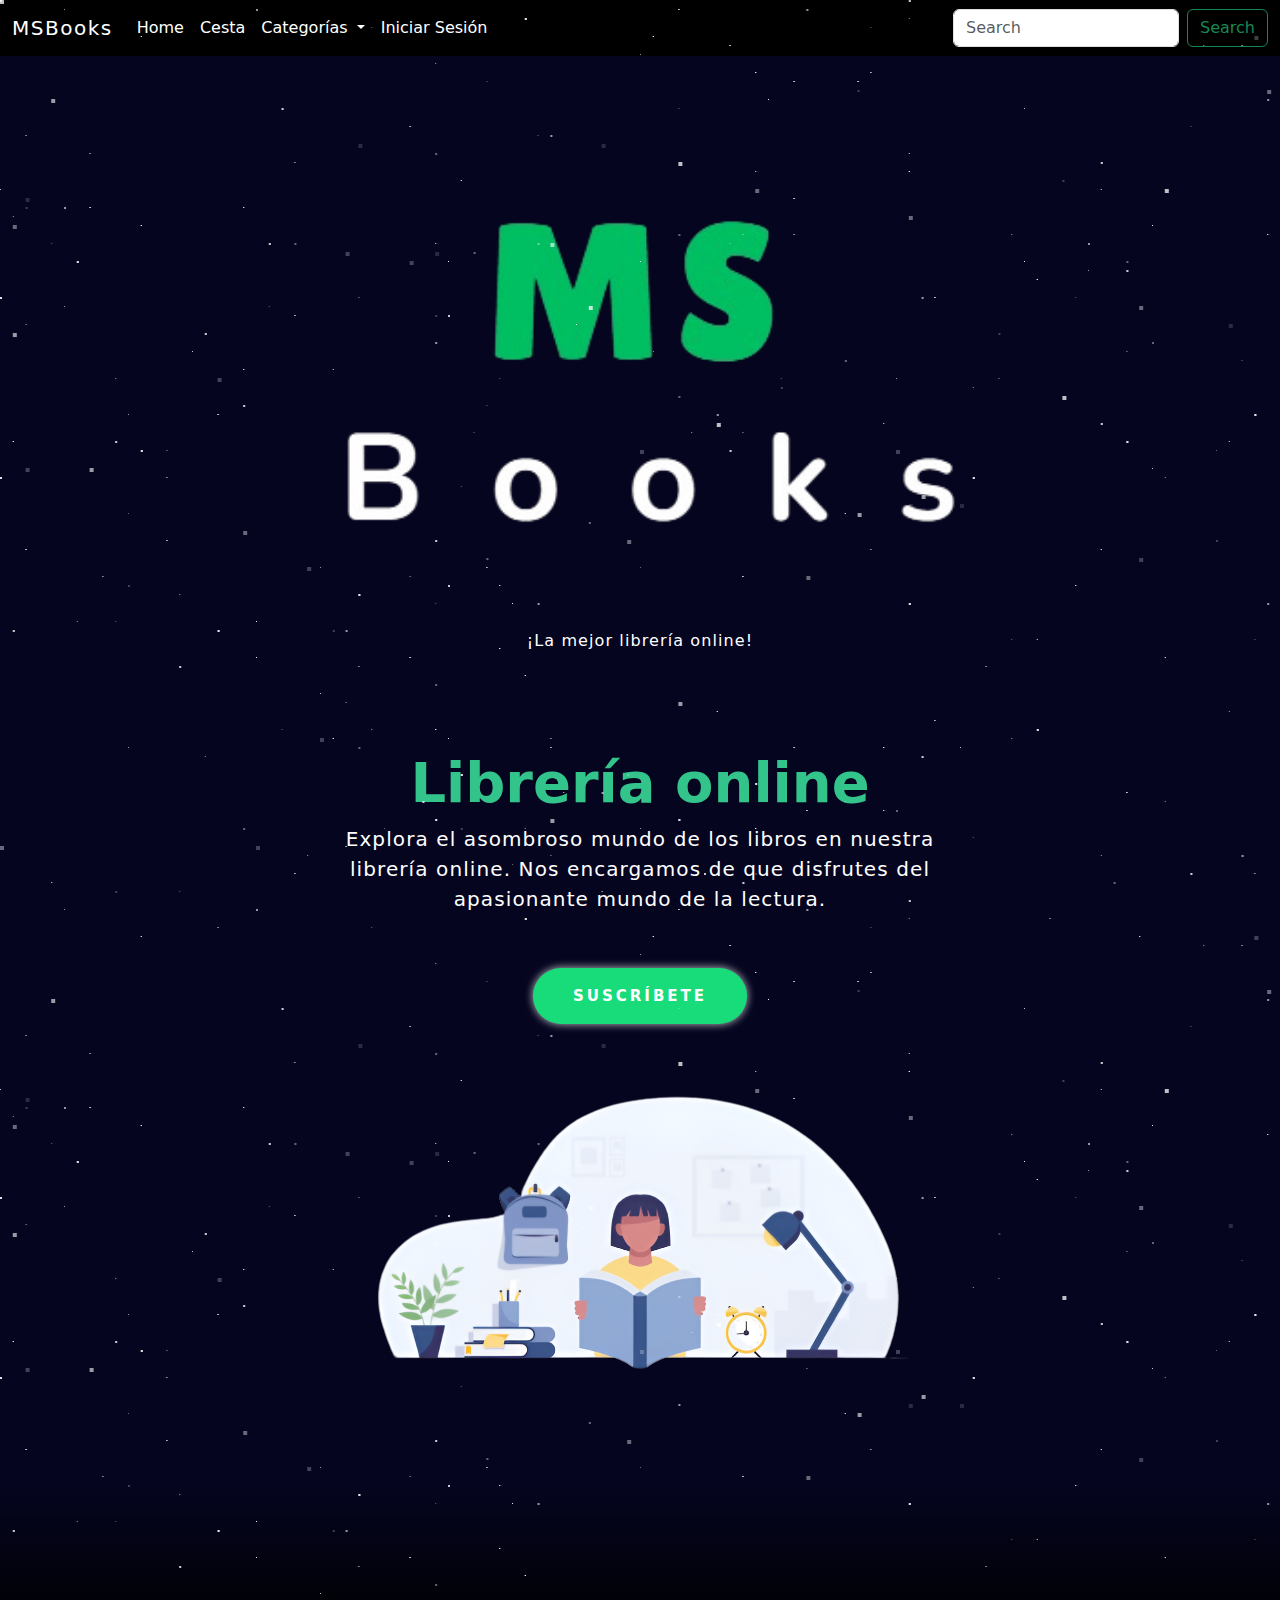
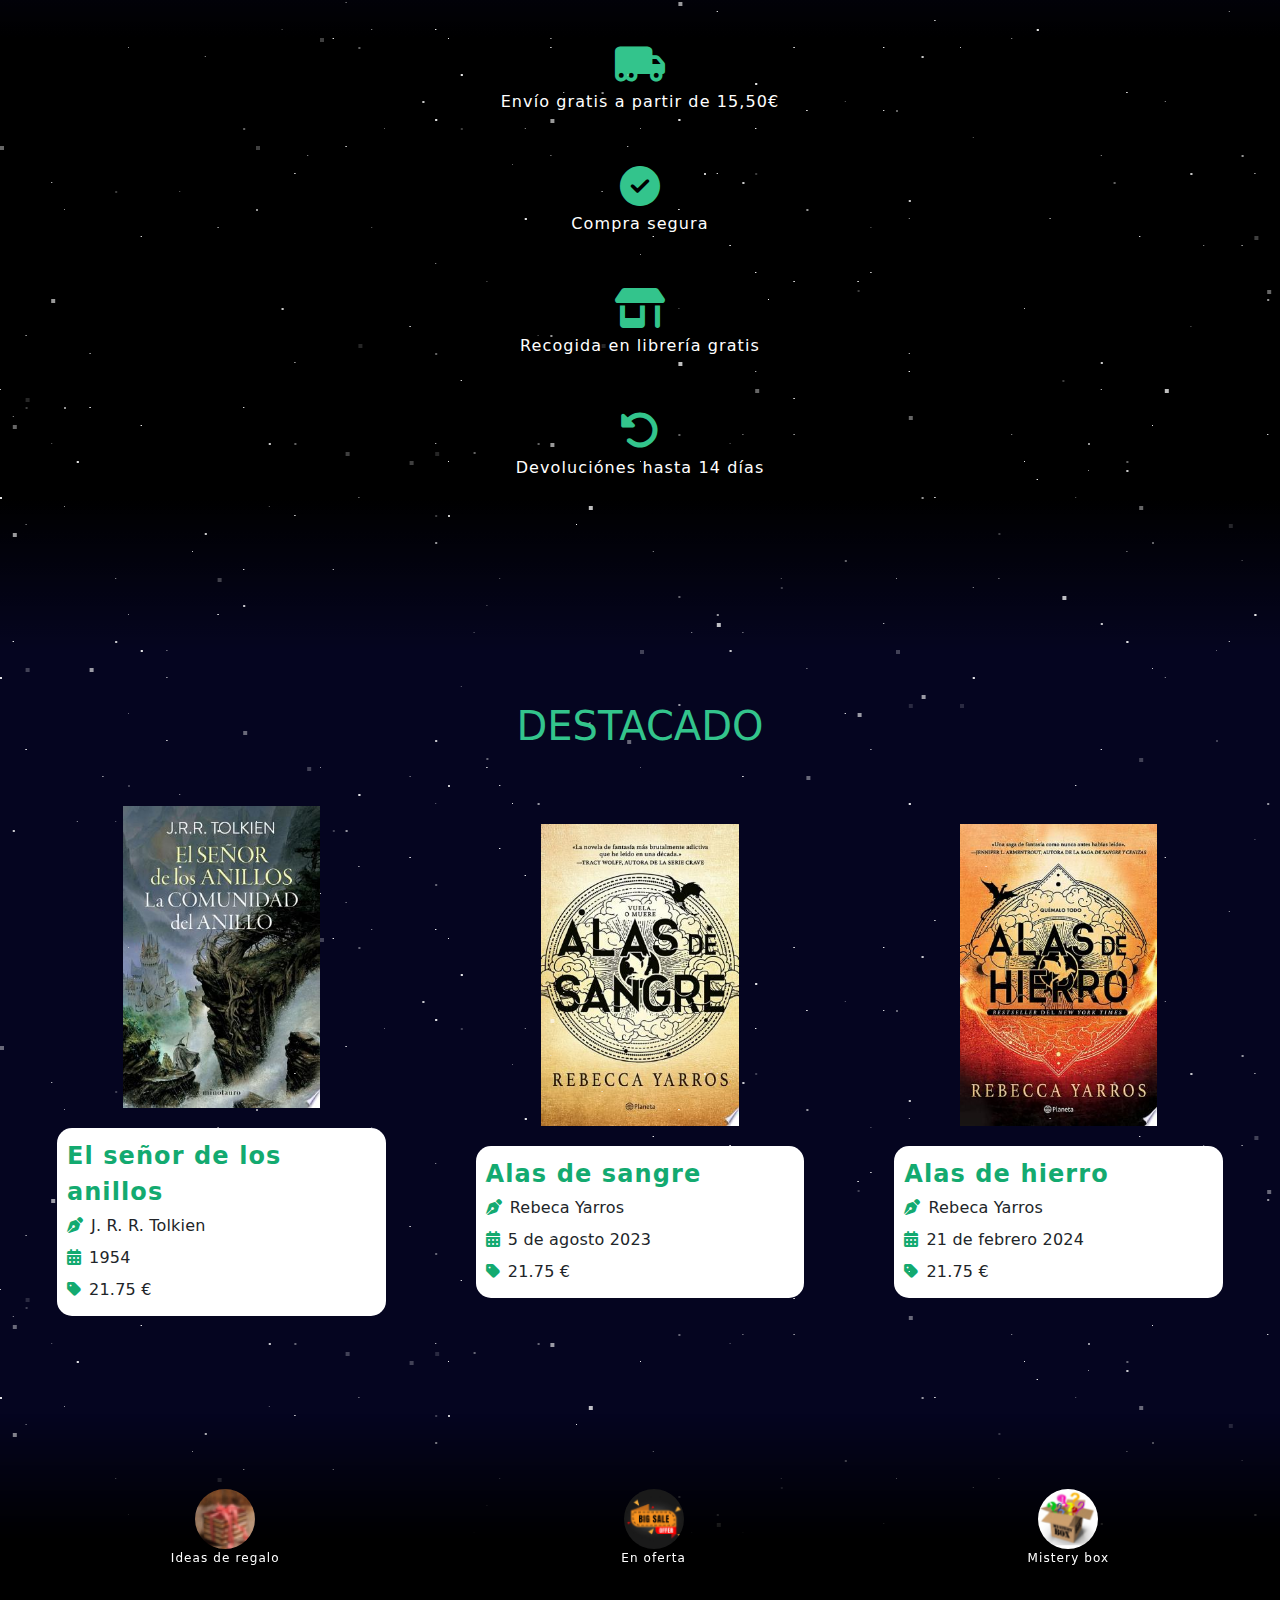
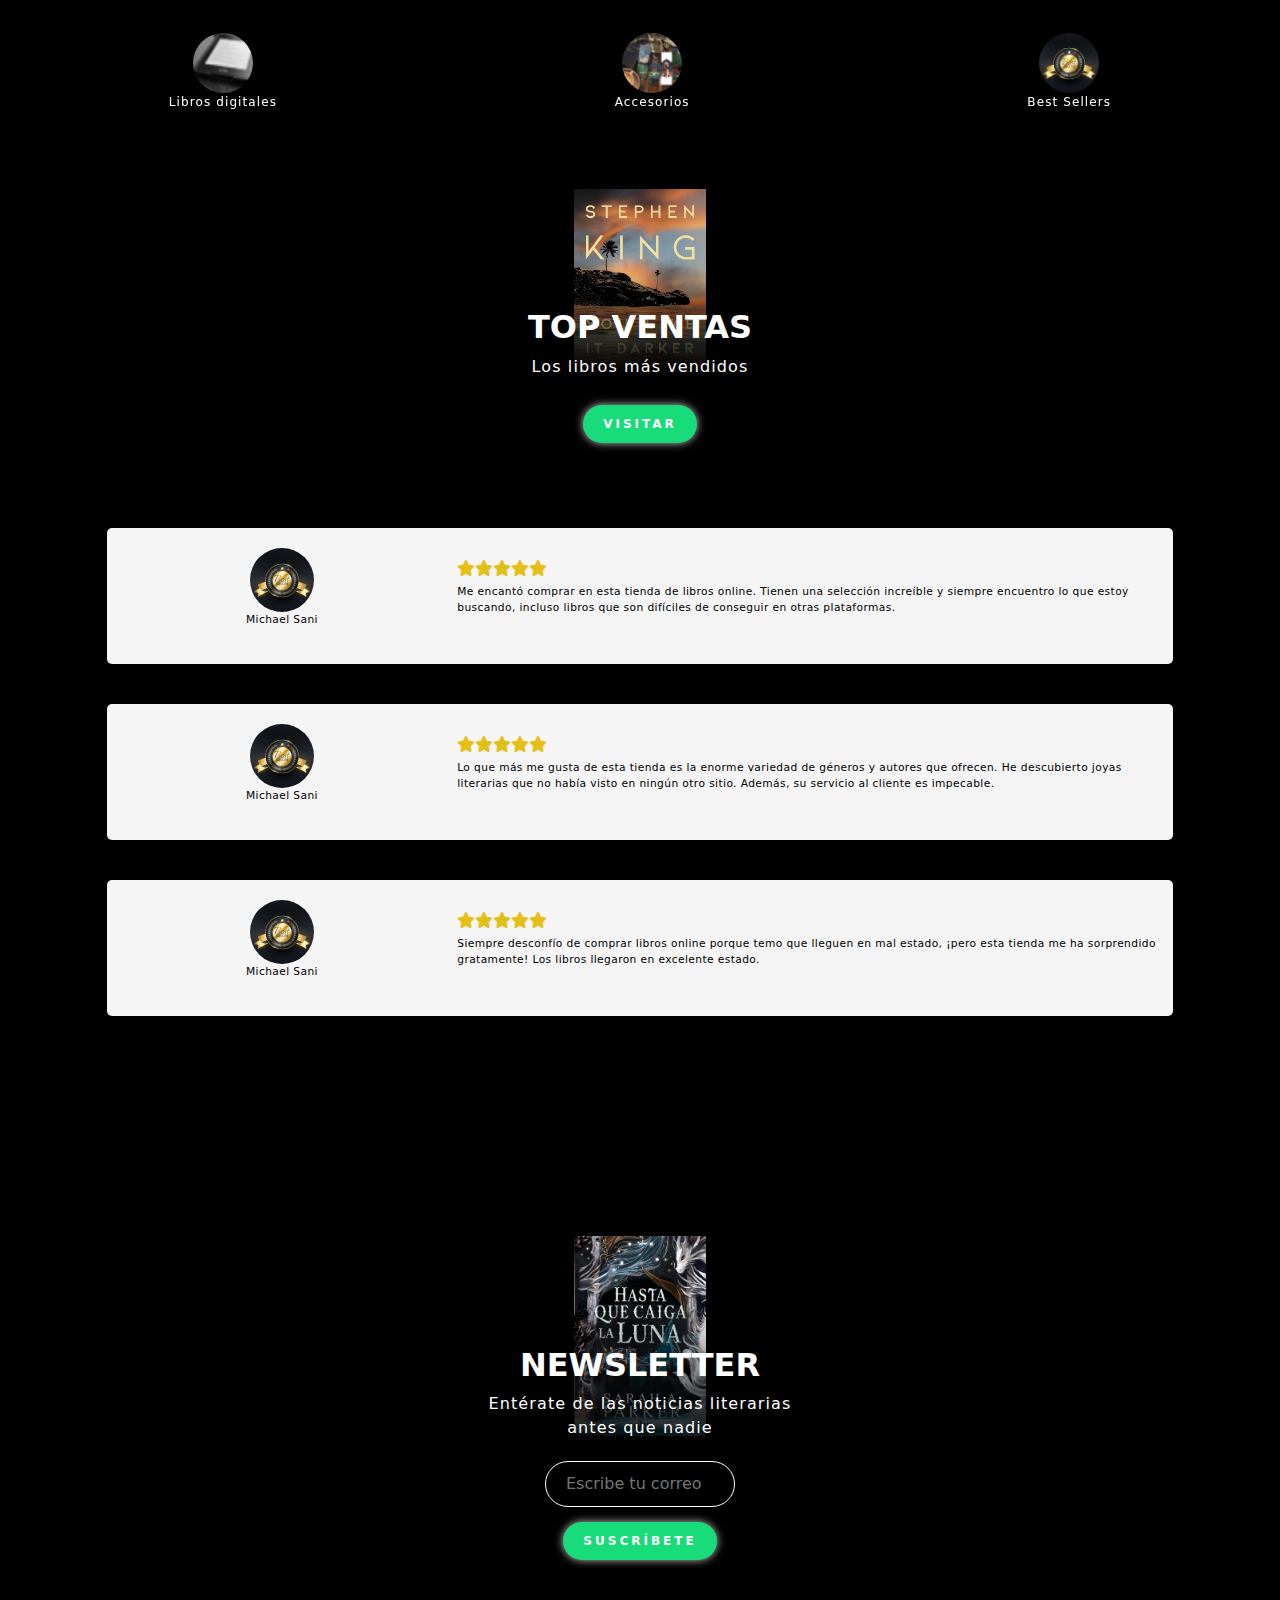
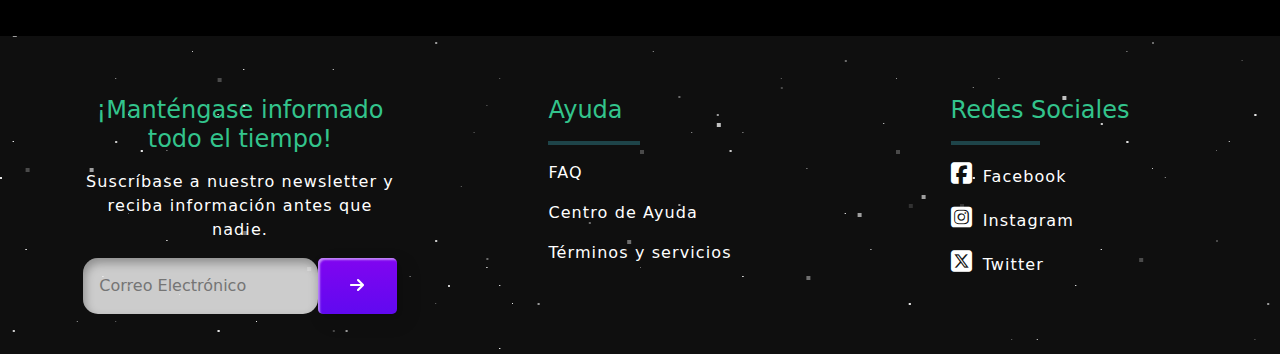
==== DI_TEMA1_Actividad1/index.html @ c16c19bc "V.1.9" ====
<!doctype html>
<html lang="en">
  <head>
    <meta charset="utf-8">
    <meta name="viewport" content="width=device-width, initial-scale=1">
    <title>Bootstrap demo</title>
    <link href="https://cdn.jsdelivr.net/npm/bootstrap@5.3.3/dist/css/bootstrap.min.css" rel="stylesheet" integrity="sha384-QWTKZyjpPEjISv5WaRU9OFeRpok6YctnYmDr5pNlyT2bRjXh0JMhjY6hW+ALEwIH" crossorigin="anonymous">
    <link rel="stylesheet" href="styles.css">
    <link rel="stylesheet" href="https://cdnjs.cloudflare.com/ajax/libs/font-awesome/6.6.0/css/all.min.css">
  </head>
  <body>
    <header>
      <nav class="navbar navbar-expand-lg position-fixed col-12">
        <div class="container-fluid">
          <a class="navbar-brand" href="#">MSBooks</a>
          <button class="navbar-toggler" type="button" data-bs-toggle="collapse" data-bs-target="#navbarSupportedContent" aria-controls="navbarSupportedContent" aria-expanded="false" aria-label="Toggle navigation">
            <span class="navbar-toggler-icon"></span>
          </button>
          <div class="collapse navbar-collapse" id="navbarSupportedContent">
            <ul class="navbar-nav me-auto mb-2 mb-lg-0">
              <li class="nav-item">
                <a class="nav-link active" aria-current="page" href="index.html">Home</a>
              </li>
              <li class="nav-item">
                <a class="nav-link" href="cesta.html">Cesta</a>
              </li>
              <li class="nav-item dropdown">
                <a class="nav-link dropdown-toggle" href="#" role="button" data-bs-toggle="dropdown" aria-expanded="false">
                  Categorías
                </a>
                <ul class="dropdown-menu">
                  <li><a class="dropdown-item" href="#">Ficción</a></li>
                  <li><a class="dropdown-item" href="#">Fantasía</a></li>
                </ul>
              </li>
              <li class="nav-item">
                <a class="nav-link" href="login.html">Iniciar Sesión</a>
              </li>
            </ul>
            <form class="d-flex" role="search">
              <input class="form-control me-2" type="search" placeholder="Search" aria-label="Search">
              <button class="btn btn-outline-success" type="submit">Search</button>
            </form>
          </div>
        </div>
      </nav>
    </header>
    <main>
      <div class="space-1"></div>
      <div class="space-2"></div>
      <div class="space-3"></div>
      <div id="banner" class="col-12 pt-5 justify-content-center d-flex flex-column">
        <img src="MS-BOOKS-LOGO.png" alt="MSBOOKS-LOGO" class="col-8 m-auto">
        <p class="m-auto">¡La mejor librería online!</p>
      </div>
      <div class="hero px-4 pt-5 my-5 text-center">
        <h1 class="hero-title hero-title2 display-4 fw-bold text-body-emphasis">Librería online</h1>
        <div class="col-lg-6 mx-auto hero-text2">
          <p class="lead mb-4">Explora el asombroso mundo de los libros en nuestra librería online. Nos encargamos de que disfrutes del apasionante mundo de la lectura.</p>
          <div class="d-grid gap-2 d-sm-flex justify-content-sm-center">
            <a href="index.html">
                <button id="btn-hero">
                    Suscríbete
                </button>
            </a>
          </div>
        </div>
        <div class="col-12 m-auto" style="max-width: 1000px;">
          <div class="container">
            <img src="hero2-img2.png" class="mb-4 col-md-8 col-12" alt="Imagen-hero-2">
          </div>
        </div>
      </div>
      <div id="caracteristicas">
        <div class="caract py-3">
          <div class="caract-icon text-center py-1">
            <i class="fa-solid fa-truck-moving"></i>
          </div>
          <p>Envío gratis a partir de 15,50€</p>
        </div>
        <div class="caract py-3">
          <div class="caract-icon text-center py-1">
            <i class="fa-solid fa-circle-check"></i>
          </div>
          <p>Compra segura</p>
        </div>
        <div class="caract py-3">
          <div class="caract-icon text-center py-1">
            <i class="fa-solid fa-shop"></i>
          </div>
          <p>Recogida en librería gratis</p>
        </div>
        <div class="caract py-3">
          <div class="caract-icon text-center py-1">
            <i class="fa-solid fa-rotate-left"></i>
          </div>
          <p>Devoluciónes hasta 14 días</p>
        </div>
        
      </div>
      <div id="destacado" class="container-fluid d-flex col-12 flex-column align-items-center w-100 justify-content-evenly">
        <h1 class="col-12 text-center">DESTACADO</h1>
        <div id="items" class="row w-100 justify-content-evenly">
          <div class="item col-md-4 col-sm-6 col-10 m-auto py-5 d-flex flex-column align-items-center">
            <div class="item-img col-6">
              <img src="el-señor-de-los-anillos.jfif" alt="" class="col-12">
            </div>
            <div class="item-info col-10">
              <div class="item-details">
                <p class="text-title">El señor de los anillos</p>
                <p class="text-body align-content-center">
                  <span><i class="fa-solid fa-pen-nib pe-2"></i></span><span>J. R. R. Tolkien</span>
                  <br>
                  <span><i class="fa-solid fa-calendar-days pe-2"></i>1954</span>
                  <br>
                  <span><i class="fa-solid fa-tag pe-2"></i>21.75 €</span>
                </p>
              </div>
              <button class="item-button" data-toggle="modal" data-target="#cartModal"><i class="fa-solid fa-cart-shopping pe-3" ></i>Añadir</button>
            </div>
          </div>
          <div class="item col-md-4 col-sm-6 col-10 m-auto py-5 d-flex flex-column align-items-center">
            <div class="item-img col-6">
              <img src="alas-de-sangre.jfif" alt="" class="col-12">
            </div>
            <div class="item-info col-10">
              <div class="item-details">
                <p class="text-title">Alas de sangre</p>
                <p class="text-body align-content-center">
                  <span><i class="fa-solid fa-pen-nib pe-2"></i></span><span>Rebeca Yarros</span>
                  <br>
                  <span><i class="fa-solid fa-calendar-days pe-2"></i>5 de agosto 2023</span>
                  <br>
                  <span><i class="fa-solid fa-tag pe-2"></i>21.75 €</span>
                </p>
              </div>
              <button class="item-button" data-toggle="modal" data-target="#cartModal"><i class="fa-solid fa-cart-shopping pe-3" ></i>Añadir</button>
            </div>
          </div>
          <div class="item col-md-4 col-sm-6 col-10 m-auto py-5 d-flex flex-column align-items-center">
            <div class="item-img col-6">
              <img src="alas-de-hierro.jfif" alt="" class="col-12">
            </div>
            <div class="item-info col-10">
              <div class="item-details">
                <p class="text-title">Alas de hierro</p>
                <p class="text-body align-content-center">
                  <span><i class="fa-solid fa-pen-nib pe-2"></i></span><span>Rebeca Yarros</span>
                  <br>
                  <span><i class="fa-solid fa-calendar-days pe-2"></i>21 de febrero 2024</span>
                  <br>
                  <span><i class="fa-solid fa-tag pe-2"></i>21.75 €</span>
                </p>
              </div>
              <button class="item-button" data-toggle="modal" data-target="#cartModal"><i class="fa-solid fa-cart-shopping pe-3" ></i>Añadir</button>
            </div>
          </div>
        </div>
      </div>
      <div id="caracteristicas-2" class="col-12 d-flex flex-column align-items-center">
        <div id="caract2-row1" class="col-12 d-flex justify-content-around">
          <div class="caract2-item d-flex flex-column align-items-center">
            <img src="caract2-item1.jpg" alt="" class="caract2-item-img">
            <p>Ideas de regalo</p>
          </div>
          <div class="caract2-item d-flex flex-column align-items-center">
            <img src="caract2-item2.jpg" alt="" class="caract2-item-img">
            <p>En oferta</p>
          </div>
          <div class="caract2-item d-flex flex-column align-items-center">
            <img src="caract2-item3.jpg" alt="" class="caract2-item-img">
            <p>Mistery box</p>
          </div>
        </div>
        <div id="caract2-row2" class="col-12 d-flex justify-content-around">
          <div class="caract2-item d-flex flex-column align-items-center">
            <img src="caract2-item4.jpg" alt="" class="caract2-item-img">
            <p>Libros digitales</p>
          </div>
          <div class="caract2-item d-flex flex-column align-items-center">
            <img src="caract2-item5.jpg" alt="" class="caract2-item-img">
            <p>Accesorios</p>
          </div>
          <div class="caract2-item d-flex flex-column align-items-center">
            <img src="caract2-item6.jpg" alt="" class="caract2-item-img">
            <p>Best Sellers</p>
          </div>
        </div>
      </div>
      <div id="hero3">
        <div id="hero3-imagenes">
          <div class="hero3-img">
            <img src="portada-libro3.jpg" alt="" class="hero3-imgs hero3-img1">
          </div>
          <div class="hero3-img">
            <img src="portada-libro1.jpg" alt="" class="hero3-imgs hero3-img2">
          </div>
          <div class="hero3-img">
            <img src="portada-libro2.jpg" alt="" class="hero3-imgs hero3-img3">
          </div>
        </div>
        <div id="hero3-textos">
          <h2>Top ventas</h2>
          <p>Los libros más vendidos</p>
          <button type="button">Visitar</button>
        </div>
      </div>

      <div id="comments" class="col-12 d-flex flex-column align-items-center">
        <div class="comment col-10 d-flex justify-content-center">
          <div class="img-name col-4 d-flex flex-column justify-content-center align-items-center">
            <img src="caract2-item6.jpg" alt="">
            <p>Michael Sani</p>
          </div>
          <div class="comment-text d-flex flex-column justify-content-center">
            <div class="stars d-flex pb-2">
              <i class="fa-solid fa-star"></i><i class="fa-solid fa-star"></i><i class="fa-solid fa-star"></i><i class="fa-solid fa-star"></i><i class="fa-solid fa-star"></i>
            </div>
            <p>Me encantó comprar en esta tienda de libros online. Tienen una selección increíble y siempre encuentro lo que estoy buscando, incluso libros que son difíciles de conseguir en otras plataformas.</p>
          </div>
        </div>
        <div class="comment col-10 d-flex justify-content-center">
          <div class="img-name col-4 d-flex flex-column justify-content-center align-items-center">
            <img src="caract2-item6.jpg" alt="">
            <p>Michael Sani</p>
          </div>
          <div class="comment-text d-flex flex-column justify-content-center">
            <div class="stars d-flex pb-2">
              <i class="fa-solid fa-star"></i><i class="fa-solid fa-star"></i><i class="fa-solid fa-star"></i><i class="fa-solid fa-star"></i><i class="fa-solid fa-star"></i>
            </div>
            <p>Lo que más me gusta de esta tienda es la enorme variedad de géneros y autores que ofrecen. He descubierto joyas literarias que no había visto en ningún otro sitio. Además, su servicio al cliente es impecable.</p>
          </div>
        </div>
        <div class="comment col-10 d-flex justify-content-center">
          <div class="img-name col-4 d-flex flex-column justify-content-center align-items-center">
            <img src="caract2-item6.jpg" alt="">
            <p>Michael Sani</p>
          </div>
          <div class="comment-text d-flex flex-column justify-content-center">
            <div class="stars d-flex pb-2">
              <i class="fa-solid fa-star"></i><i class="fa-solid fa-star"></i><i class="fa-solid fa-star"></i><i class="fa-solid fa-star"></i><i class="fa-solid fa-star"></i>
            </div>
            <p>Siempre desconfío de comprar libros online porque temo que lleguen en mal estado, ¡pero esta tienda me ha sorprendido gratamente! Los libros llegaron en excelente estado.</p>
          </div>
        </div>
      </div>

      <div id="hero4">
        <div id="hero4-imagenes">
          <div class="hero3-img">
            <img src="portada-libro3.jpg" alt="" class="hero3-imgs hero3-img1">
          </div>
          <div class="hero3-img">
            <img src="portada-libro2.jpg" alt="" class="hero3-imgs hero3-img2">
          </div>
          <div class="hero3-img">
            <img src="portada-libro1.jpg" alt="" class="hero3-imgs hero3-img3">
          </div>
        </div>
        <div id="hero4-textos">
          <h2>NEWSLETTER</h2>
          <p class="text-center">Entérate de las noticias literarias <br> antes que nadie</p>
          <input type="text" name="text" class="suscribe" placeholder="Escribe tu correo">
          <button type="button">Suscríbete</button>
        </div>
      </div>
      
    </main>
    <footer>
      <div id="footer" class="row justify-content-center w-100 col-12 m-0">
        <div id="newsletter" class="col-md-4 col-10 d-flex flex-column align-items-center">
          <div id="newsletter-info">
            <h4 class="text-center col-10 pb-3 m-auto">¡Manténgase informado todo el tiempo!</h4>
            <p class="text-center col-10 m-auto pb-3">Suscríbase a nuestro newsletter y reciba información antes que nadie.</p>
            <form action="" class="text-center d-flex justify-content-center col-10 m-auto">
              <input type="email" name="Email" placeholder="Correo Electrónico" class="col-9">
              <button type="submit" class="custom-btn btn-1" class="col-3">
                <i class="fa-solid fa-arrow-right"></i>
              </button>
            </form>
          </div>
        </div>
        <div id="help" class="col-md-4 col-sm-6 col-10 d-flex flex-column align-items-center">
          <div id="help-info">
            <h4>Ayuda</h4>
            <hr>
            <p>FAQ</p>
            <p>Centro de Ayuda</p>
            <p>Términos y servicios</p>
          </div>
        </div>
        <div id="RRSS" class="col-md-4 col-sm-6 col-10 d-flex flex-column align-items-center">
          <div id="rrss-info">
            <h4>Redes Sociales</h4>
            <hr>
            <p><i class="fa-brands fa-square-facebook"></i>Facebook</p>
            <p><i class="fa-brands fa-square-instagram"></i>Instagram</p>
            <p><i class="fa-brands fa-square-x-twitter"></i>Twitter</p>
          </div>
        </div>
      </div>
  </footer>
    <script src="https://code.jquery.com/jquery-3.2.1.slim.min.js"></script>
    <script src="https://maxcdn.bootstrapcdn.com/bootstrap/4.0.0/js/bootstrap.min.js"></script>
    <script src="https://cdn.jsdelivr.net/npm/bootstrap@5.3.3/dist/js/bootstrap.bundle.min.js" integrity="sha384-YvpcrYf0tY3lHB60NNkmXc5s9fDVZLESaAA55NDzOxhy9GkcIdslK1eN7N6jIeHz" crossorigin="anonymous"></script>
    <script src="lluvia-estrellas.js"></script>
  </body>
</html>
---- DI_TEMA1_Actividad1/styles.css ----
body{
    background-color: rgb(5, 5, 32);
    color: white;
    font-family: system-ui, -apple-system, BlinkMacSystemFont, 'Segoe UI', Roboto, Oxygen, Ubuntu, Cantarell, 'Open Sans', 'Helvetica Neue', sans-serif;
}

main{
    padding-top: 75px;
}

/* HEADER */

nav{
    background-color: rgb(0, 0, 0);
}

nav a, nav span{
    color: white !important;
}

.navbar-brand{
    letter-spacing: 1.5px;
}

.nav-link:hover{
    color: #33c48c !important;
}

.navbar-toggler{
    background-color: #33c48c;
}

.navbar-toggler:hover{
    box-shadow: 2px 2px 2px white;
    border: 1px solid white;
}

.navbar-toggler:active{
    background-color: white;
}

.dropdown-item{
    color: black !important;
}

p{
    letter-spacing: 1.1px;
}

.space-1, .space-2, .space-3{
    width: var(--size);
    height: var(--size);
    background: #fff;
    box-shadow: var(--space-layer);
    position: absolute;
    top: 0;
    left: 0;
    opacity: 75%;
    animation: moveStars var(--duration) linear infinite;
}
  
@keyframes moveStars{
    from{
        transform: translateY(0);
    }

    to{
        transform: translateY(-100vh);
    }
}

.hero{
    color: white;
    margin: 250px auto;
}

.hero-title{
    color: #33c48c !important;
}

.hero img{
    animation: opacidad linear both;
    animation-timeline: view(30% 35%);
    animation-range: 0 400px;
}


#btn-visitar, #btn-hero {
    margin-top: 30px;
    padding: 17px 40px;
    border-radius: 50px;
    cursor: pointer;
    border: 0;
    background-color: hsl(150, 80%, 48%);
    box-shadow: rgba(238, 238, 238, 0.836) 0 0 8px;
    letter-spacing: 3px;
    text-transform: uppercase;
    font-size: 15px;
    transition: all 0.5s ease;
    color: white;
    font-weight: 600;
}

#btn-visitar:hover, #btn-hero:hover {
    background-color: white;
    color: hsl(0, 0%, 9%);
    box-shadow: rgb(24, 220, 129) 0px 7px 29px 0px;
}

#btn-visitar:active, #btn-hero:active {
    background-color: hsl(157, 80%, 48%);
    color: hsl(0, 0%, 100%);
    box-shadow: rgb(231, 231, 231) 0px 0px 0px 0px;
    transform: translateY(10px);
    transition: 100ms;
}

#caracteristicas{
    padding: 140px 0px;
    height: auto;
    display: flex;
    flex-direction: column;
    align-items: center;
    background-color: rgb(73, 73, 73);
    background: linear-gradient(180deg, rgba(0, 0, 0, 0) 0%, #000000 20%, #000000 80%, rgba(0, 0, 0, 0) 100%);
}

#caracteristicas i{
    color: #33c48c;
    font-size: 30pt;
}

#destacado{
    margin: 50px 0px;
    align-items: center;
    overflow: hidden;
}

#destacado h1{
    color: #33c48c;
}

    .item-img{
        position: relative;
        z-index: -1;
        animation: aparecer3 linear both;
        animation-timeline: view(10% 20%);
        animation-range: 0px 150px;
    }

    .item-info{
        padding: 10px;
        background-color: white;
        border-radius: 15px;
        color: black;
        height: 100%;
        gap: .5em;
        display: grid;
        margin-top: 20px;
    }
   
   .item-button {
    transform: translate(-50%, 125%);
    width: 60%;
    border-radius: 1rem;
    border: none;
    background-color: #008bf8;
    color: #fff;
    font-size: 1rem;
    padding: .5rem 1rem;
    position: absolute;
    left: 50%;
    bottom: 0;
    opacity: 0;
    transition: 0.3s ease-out;
   }
   
   .text-body {
    color: rgb(134, 134, 134);
    margin: 0;
    font-weight: 500;
    line-height: 2;
    letter-spacing: 0.2px;
   }
   
   .text-title {
    font-size: 1.5em;
    font-weight: bold;
    margin: 0px;
    color: #13aa70;
   }

   .text-body i{
    color: #13aa70;
   }

   .item-info:hover {
    border-color: #086340;
    box-shadow: 1px 4px 18px 1px rgba(161, 161, 161, 0.25);
    background: rgba( 255, 255, 255, 0.35 );
    box-shadow: 0 8px 32px 0 rgba( 31, 38, 135, 0.37 );
    backdrop-filter: blur( 6px );
    -webkit-backdrop-filter: blur( 6px );
    border-radius: 10px;
    border: 1px solid rgba( 255, 255, 255, 0.18 );
   }

   .item-info:hover .text-title, .item-info:hover .text-body i{
    color: #4ece9d;
   }

   .item-info:hover .text-body span{
    color: white;
   }
   
   .item-info:hover .item-button {
    transform: translate(-50%, 50%);
    opacity: 1;
   }

   #caracteristicas-2{
    position: relative;
    background-color: #33c48c;
    background: linear-gradient(180deg, rgba(0, 0, 0, 0) 0%, #000000 50%, #000000 100%);
    padding: 75px 0px;
    height: 255px;
    z-index: 3;
   }

   .caract2-item-img{
    border-radius: 50%;
    width: 60px;
    height: 60px;
   }

   .caract2-item p{
    font-size: 9pt;
   }

   .caract2-item{
    animation: aparecer3 linear both;
    animation-timeline: view(10% 60%);
    animation-range: -350px 150px;
   }

   #caract2-row2{
    margin-top: 50px;
   }

   #hero3, #hero4{
    background-color: #000000;
    position: relative;
    padding: 120px 0px;
    display: flex;
    justify-content: center;
   }

   #hero4{
    padding: 200px 0px;
   }

   #hero3-imagenes, #hero4-imagenes{
    display: flex;
    width: 100%;
    justify-content: center;
   }

   .hero3-imgs{
    height: 200px;
    position: absolute;
    top: 0;
    left: 0;
    right: 0;
    bottom: 0;
    margin: auto;
   }

   .hero3-img1{
    animation: aparecer linear both;
    animation-timeline: view(10% 60%);
    animation-range: 0 150px;
   }

   .hero3-img3{
    animation: aparecer2 linear both;
    animation-timeline: view(10% 60%);
    animation-range: 0 150px;
   }


   .hero3-img2{
    position: relative;
    z-index: 1;
   }

   #hero3-textos, #hero4-textos{
    z-index: 2;
    display: flex;
    flex-direction: column;
    justify-content: center;
    align-items: center;
    width: 80%;
    bottom: 6%;
    position: absolute;
    background: #000000d3;
    background: linear-gradient(180deg, rgba(0, 0, 0, 0) 0%, #000000 50%, #000000 100%);
    padding: 40px 0px;
   }

   #hero4-textos{
    background-color: #00000000;
   }

   h2{
    font-weight: bolder;
    text-transform: uppercase;
   }

   #hero3-textos button, #hero4-textos button{
    margin-top: 10px;
    padding: 10px 20px;
    border-radius: 50px;
    cursor: pointer;
    border: 0;
    background-color: hsl(150, 80%, 48%);
    box-shadow: rgba(238, 238, 238, 0.836) 0 0 8px;
    letter-spacing: 3px;
    text-transform: uppercase;
    font-size: 12px;
    transition: all 0.5s ease;
    color: white;
    font-weight: 600;
}

#hero3-textos button:hover, #hero4-textos button:hover{
    background-color: white;
    color: hsl(0, 0%, 9%);
    box-shadow: rgb(24, 220, 129) 0px 7px 29px 0px;
}

#hero3-textos button:active, #hero4-textos button:active {
    background-color: hsl(157, 80%, 48%);
    color: hsl(0, 0%, 100%);
    box-shadow: rgb(231, 231, 231) 0px 0px 0px 0px;
    transform: translateY(10px);
    transition: 100ms;
}

.comment{
    background-color: whitesmoke;
    border-radius: 5px;
    padding: 20px 15px 20px 0px;
    margin: 20px 0px;
    animation: aparecer3 linear both;
    animation-timeline: view(10% 60%);
    animation-range: -250px 150px;
}

.comment img{
    border-radius: 50%;
}

#comments{
    margin-top: -1px;
    position: relative;
    background-color: #000000;
    color: black;
}

#comments p{
    font-size: 8pt;
    letter-spacing: 0.3pt;
}

.stars i{
    color: #e4bf1a;
}

#newletter{
    background-color: #000000;
}

.suscribe {
  margin: 5px 0px;
  background: none;
  border: none;
  outline: none;
  max-width: 190px;
  padding: 10px 20px;
  font-size: 16px;
  border-radius: 9999px;
  box-shadow: inset 2px 5px 10px rgb(5, 5, 5);
  color: #fff;
  border: 1px solid white;
}

.suscribe:focus{
    box-shadow: 2px 2px 2px white;
}

/* FOOTER */

 #footer{
    margin: 0px !important;
    height: auto;
    background-color: rgb(15, 15, 15);
    padding: 40px;
    color: white;
  }
  
  #newsletter, #help, #RRSS{
    margin-top: 20px;
  }
  
  #footer form{
    border-radius: 10px;
  }
  
  #footer input, #footer button{
    padding: 10px;
    border: none;
  }
  
  #newsletter{
    height: 100%;
  }
  
  #newsletter-info{
    height: 50%;
  }
  
  #newsletter img{
    width: 100%;
    max-height: 350px;
  }
  
  #footer input {
    border: none;
    outline: none;
    border-radius: 15px;
    padding: 1em;
    background-color: #ccc;
    box-shadow: inset 2px 5px 10px rgba(0,0,0,0.3);
    transition: 300ms ease-in-out;
  }
  
  #footer input:focus {
    background-color: white;
    transform: scale(1.05);
    box-shadow: 3px 3px 10px #969696,
               -3px -3px 10px #ffffff;
  }
  
  #footer h4{
    color: #33c48c;
  }
  
  .custom-btn {
    width: 130px;
    color: #fff;
    border-radius: 5px;
    padding: 10px 25px;
    font-family: 'Lato', sans-serif;
    font-weight: 500;
    background: transparent;
    cursor: pointer;
    transition: all 0.3s ease;
    position: relative;
    display: inline-block;
    box-shadow: inset 2px 2px 2px 0px rgba(255,255,255,.5),
      7px 7px 20px 0px rgba(0,0,0,.1),
      4px 4px 5px 0px rgba(0,0,0,.1);
    outline: none;
   }
   
   .btn-1 {
    background: rgb(96,9,240);
    background: linear-gradient(0deg, rgba(96,9,240,1) 0%, rgba(129,5,240,1) 100%);
    border: none;
   }
   
   .btn-1:before {
    height: 0%;
    width: 2px;
   }
   
   .btn-1:hover {
    box-shadow: 4px 4px 6px 0 rgba(255,255,255,.5),
                 -4px -4px 6px 0 rgba(116, 125, 136, .5), 
       inset -4px -4px 6px 0 rgba(255,255,255,.2),
       inset 4px 4px 6px 0 rgba(0, 0, 0, .4);
   }
  
   #footer hr{
    width: 50%;
    transition: width 0.2s ease-in-out;
    border: 2px solid #4ce3f7;
   }
  
   #help-info p:hover, #rrss-info p:hover{
    transform: translate(10px);
    transition: 0.2s ease-in-out;
    cursor: pointer;
   }
  
   #help-info:hover hr, #rrss-info:hover hr{
    width: 100%;
   }
  
   #rrss-info i{
    font-size: 18pt;
    margin-right: 10px;
   }
  
   #rrss-info p:hover i{
    color: #33c48c;
   }

/* ANIMACIONES */

@keyframes aparecer {
    0%{
        
    }

    100%{
        translate: -70px 10px;
        rotate: -25deg;
    }
}
@keyframes aparecer2 {
    0%{
        
    }

    100%{
        translate: 70px 10px;
        rotate: 25deg;
    }
}

@keyframes aparecer3 {
    0%{
        opacity: 0;
        translate: 0px 50px;
    }

    100%{
        opacity: 1;
    }
}
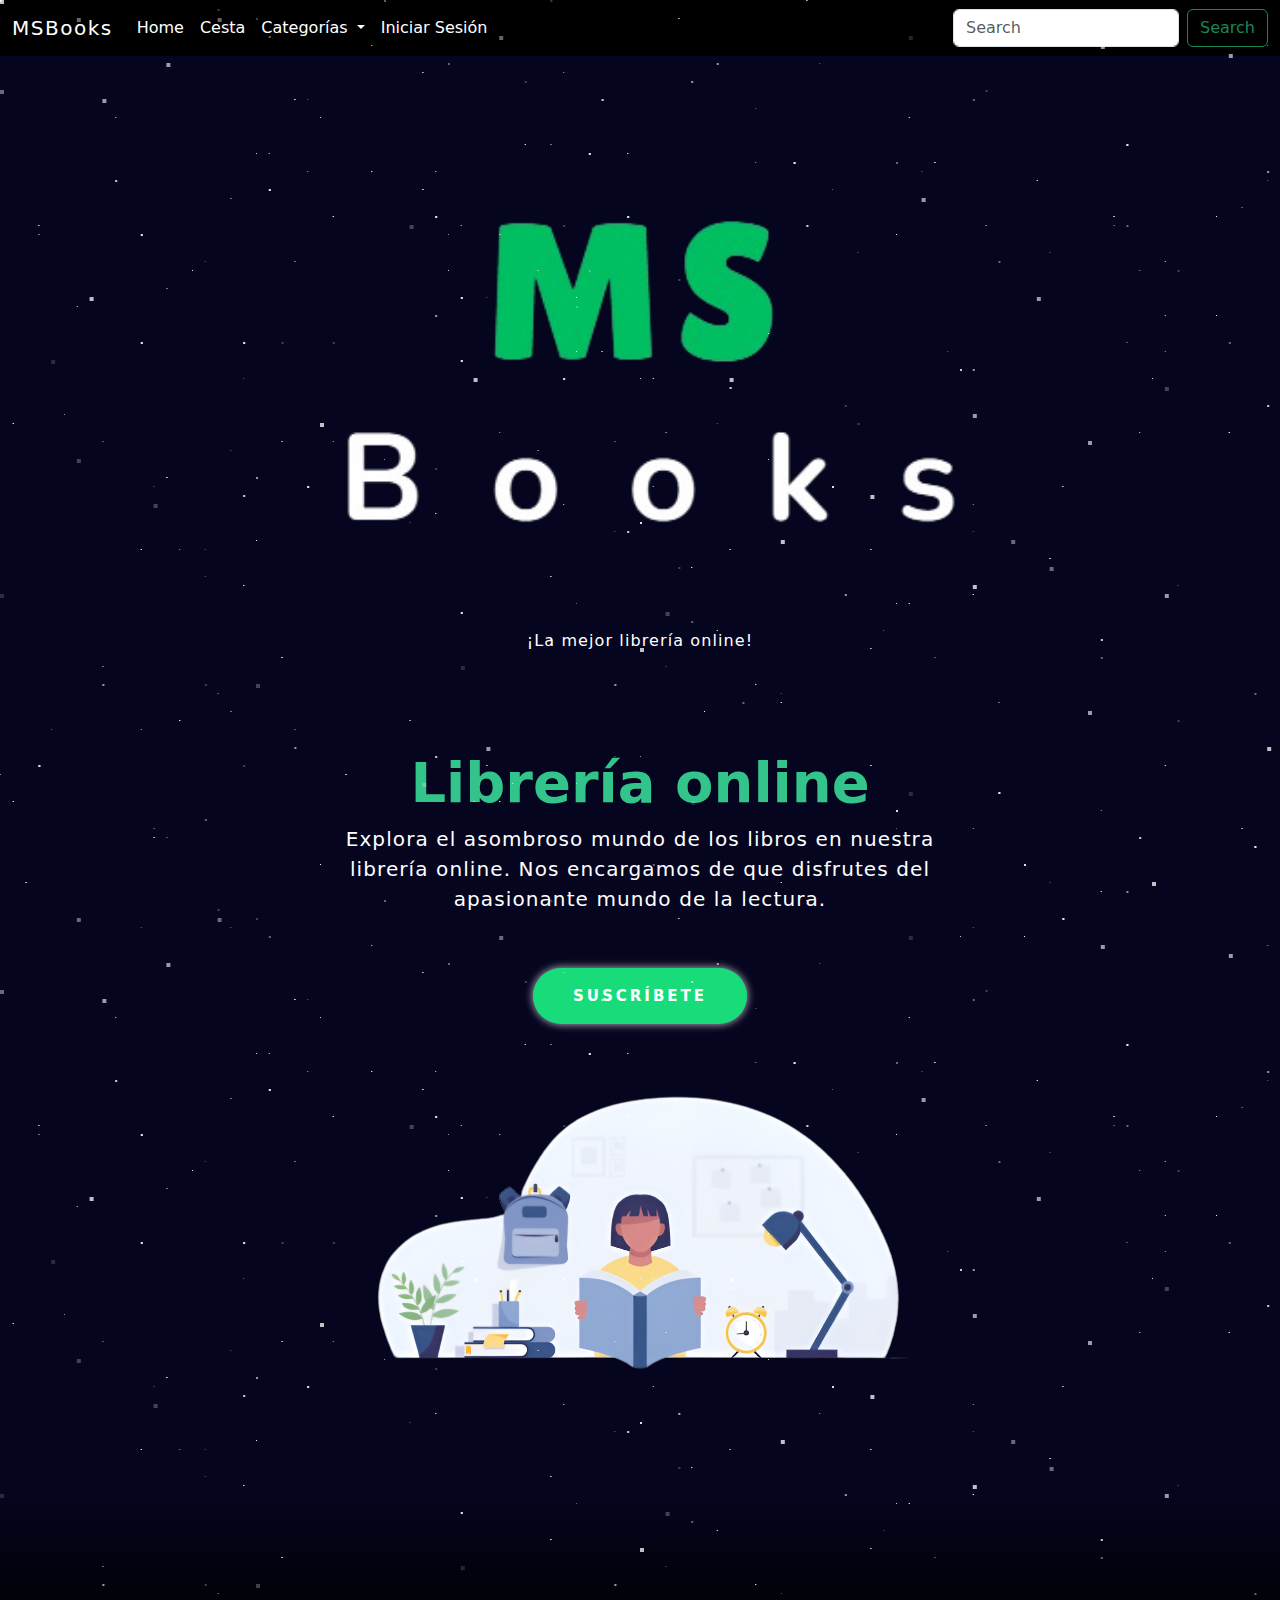
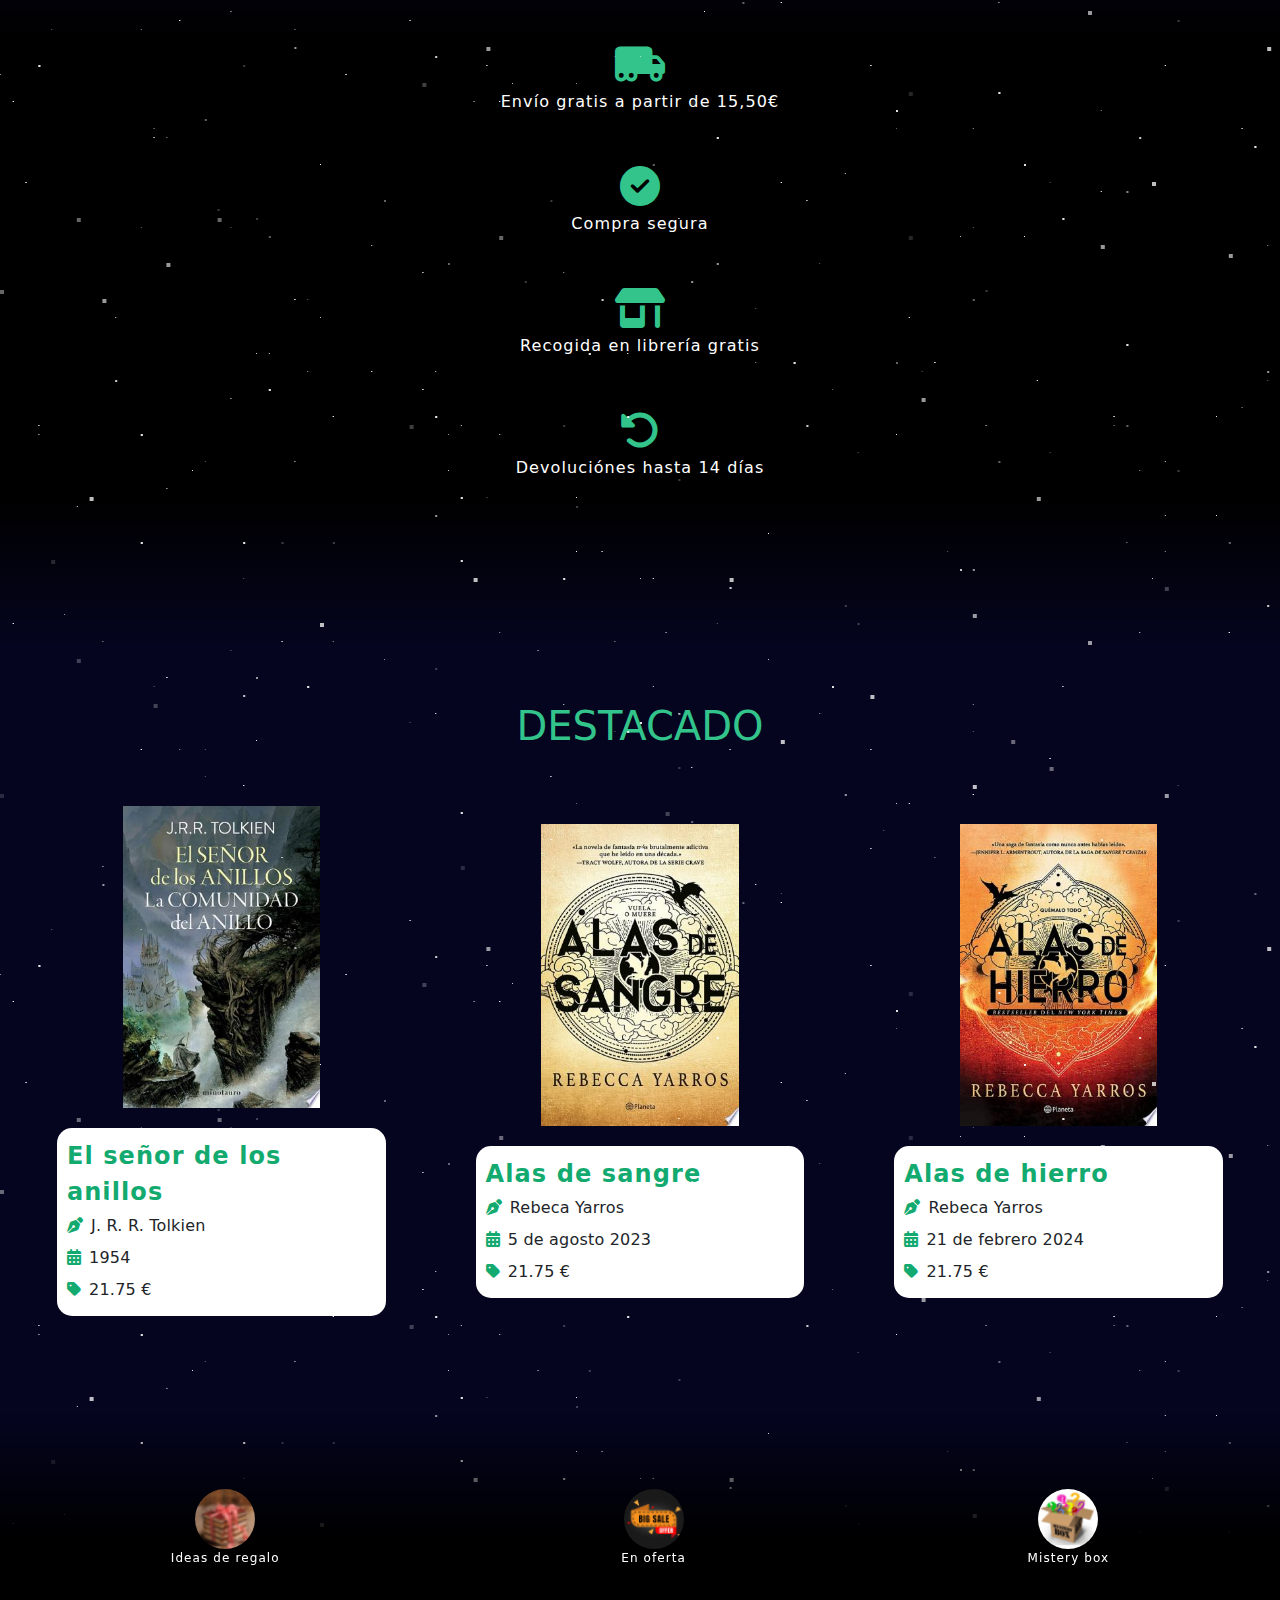
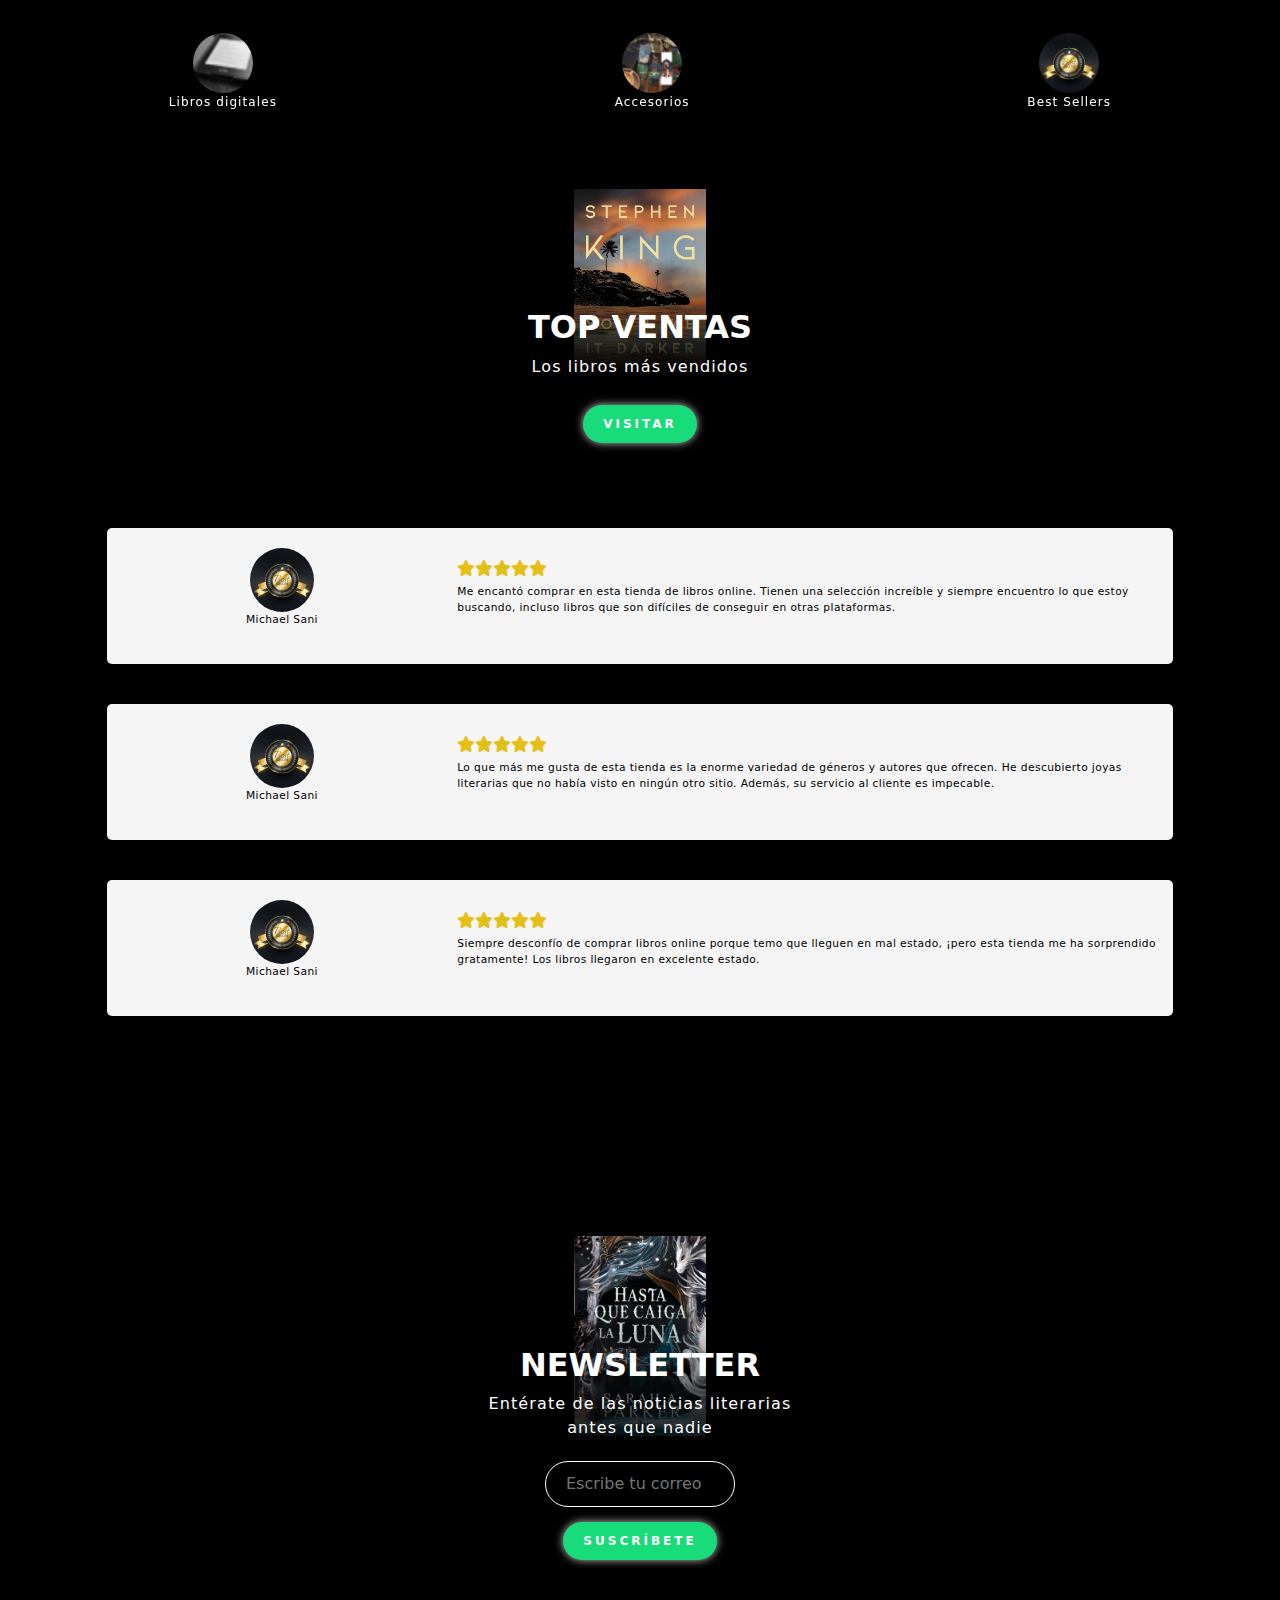
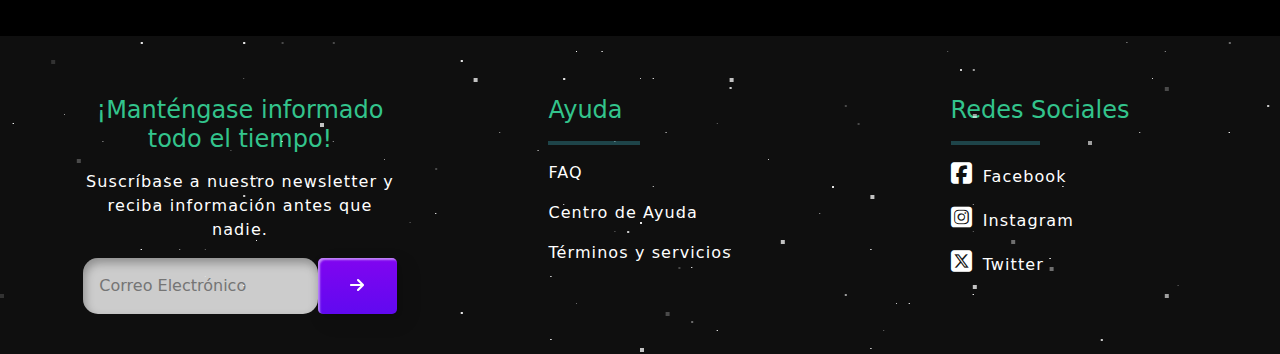
==== commit 480e89d0: "V.1.11" ====
--- a/DI_TEMA1_Actividad1/index.html
+++ b/DI_TEMA1_Actividad1/index.html
@@ -25,12 +25,12 @@
                 <a class="nav-link" href="cesta.html">Cesta</a>
               </li>
               <li class="nav-item dropdown">
-                <a class="nav-link dropdown-toggle" href="#" role="button" data-bs-toggle="dropdown" aria-expanded="false">
+                <a class="nav-link dropdown-toggle" href="categoria.html" role="button" data-bs-toggle="dropdown" aria-expanded="false">
                   Categorías
                 </a>
                 <ul class="dropdown-menu">
-                  <li><a class="dropdown-item" href="#">Ficción</a></li>
-                  <li><a class="dropdown-item" href="#">Fantasía</a></li>
+                  <li><a class="dropdown-item" href="categoria.html">Ficción</a></li>
+                  <li><a class="dropdown-item" href="categoria.html">Fantasía</a></li>
                 </ul>
               </li>
               <li class="nav-item">
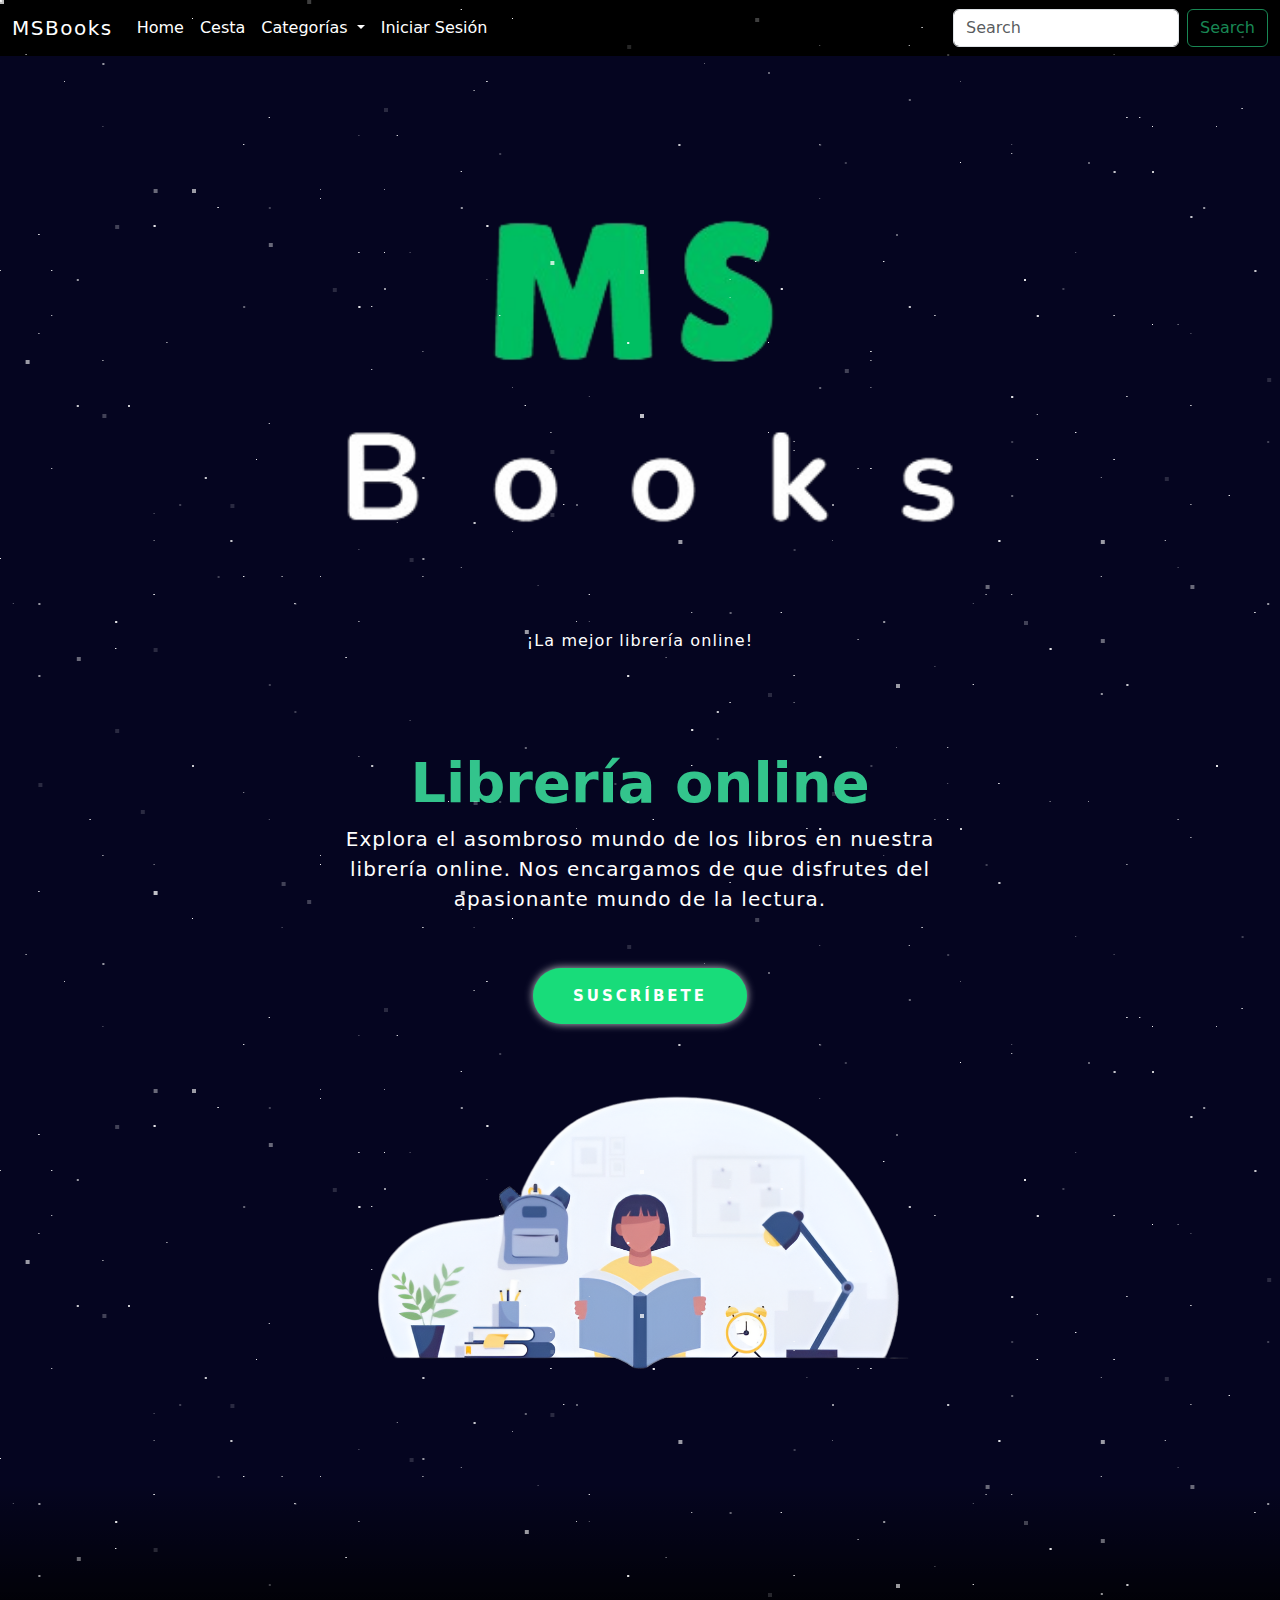
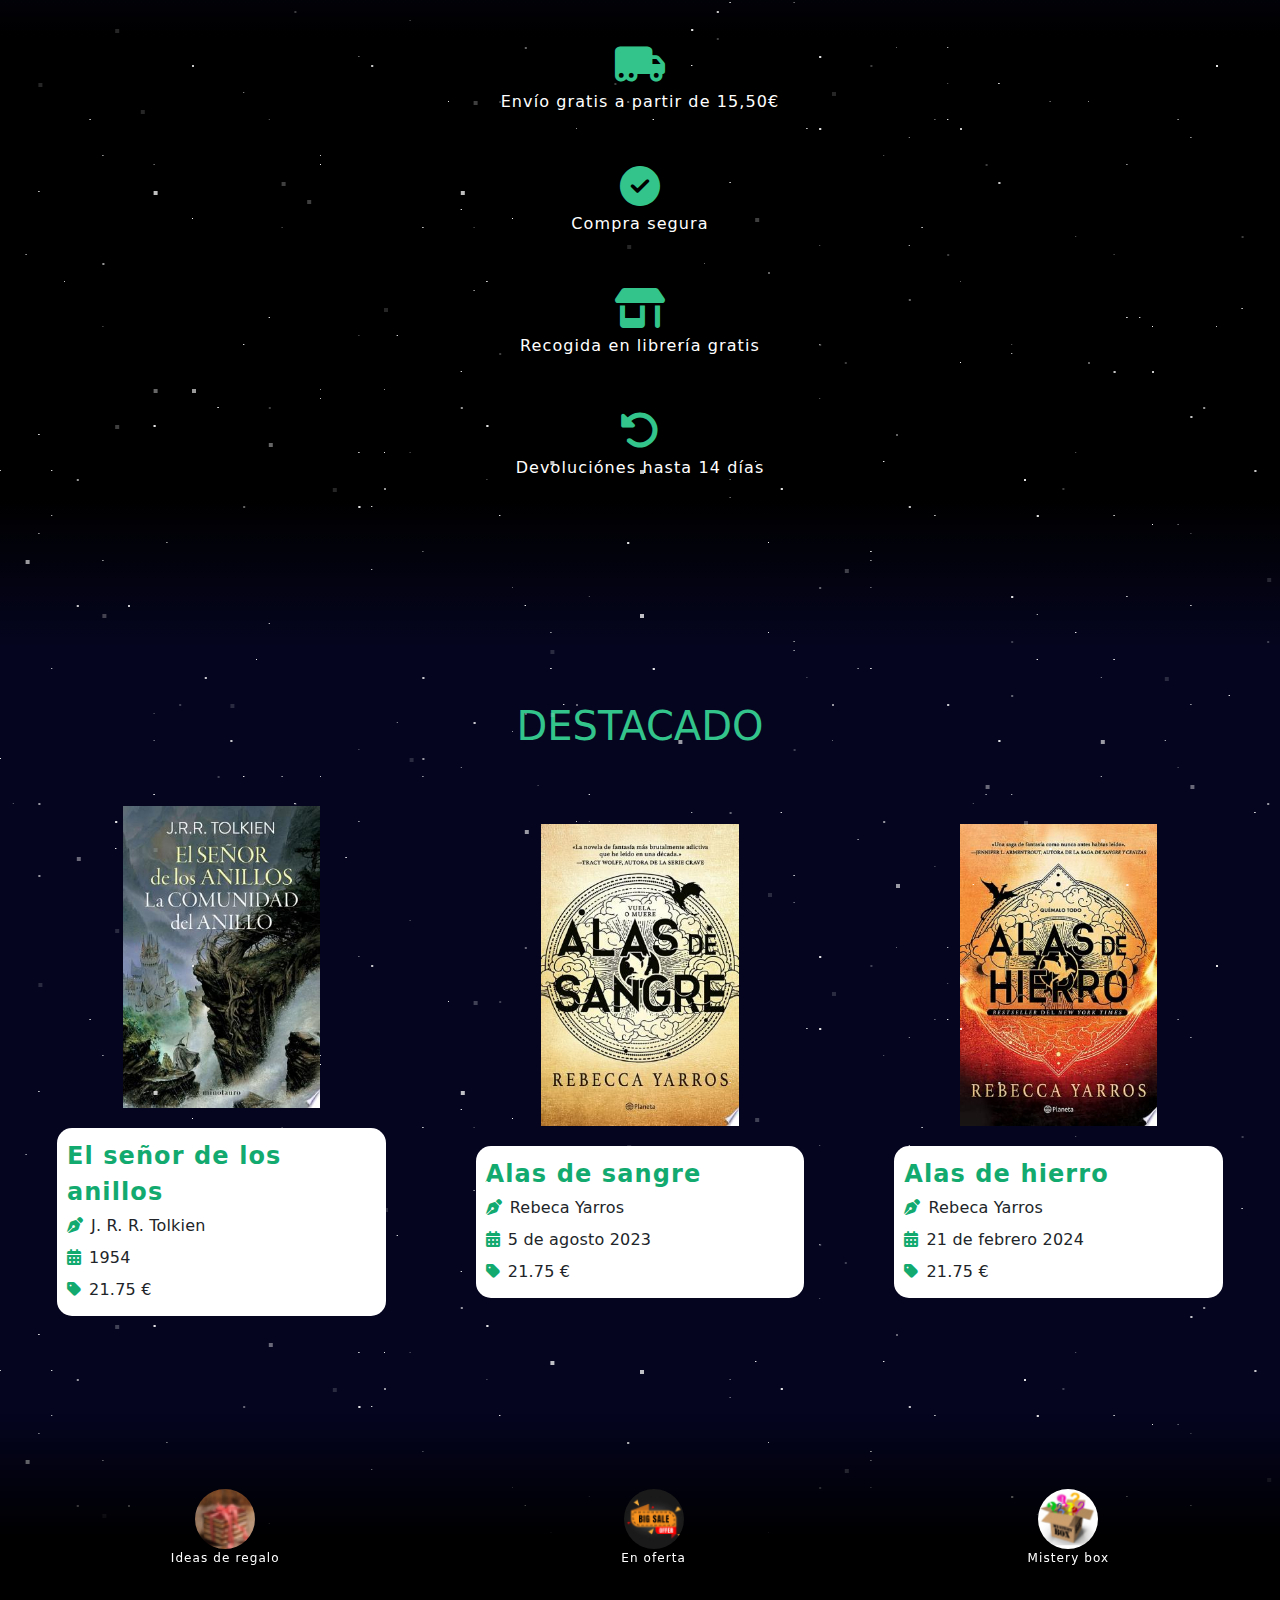
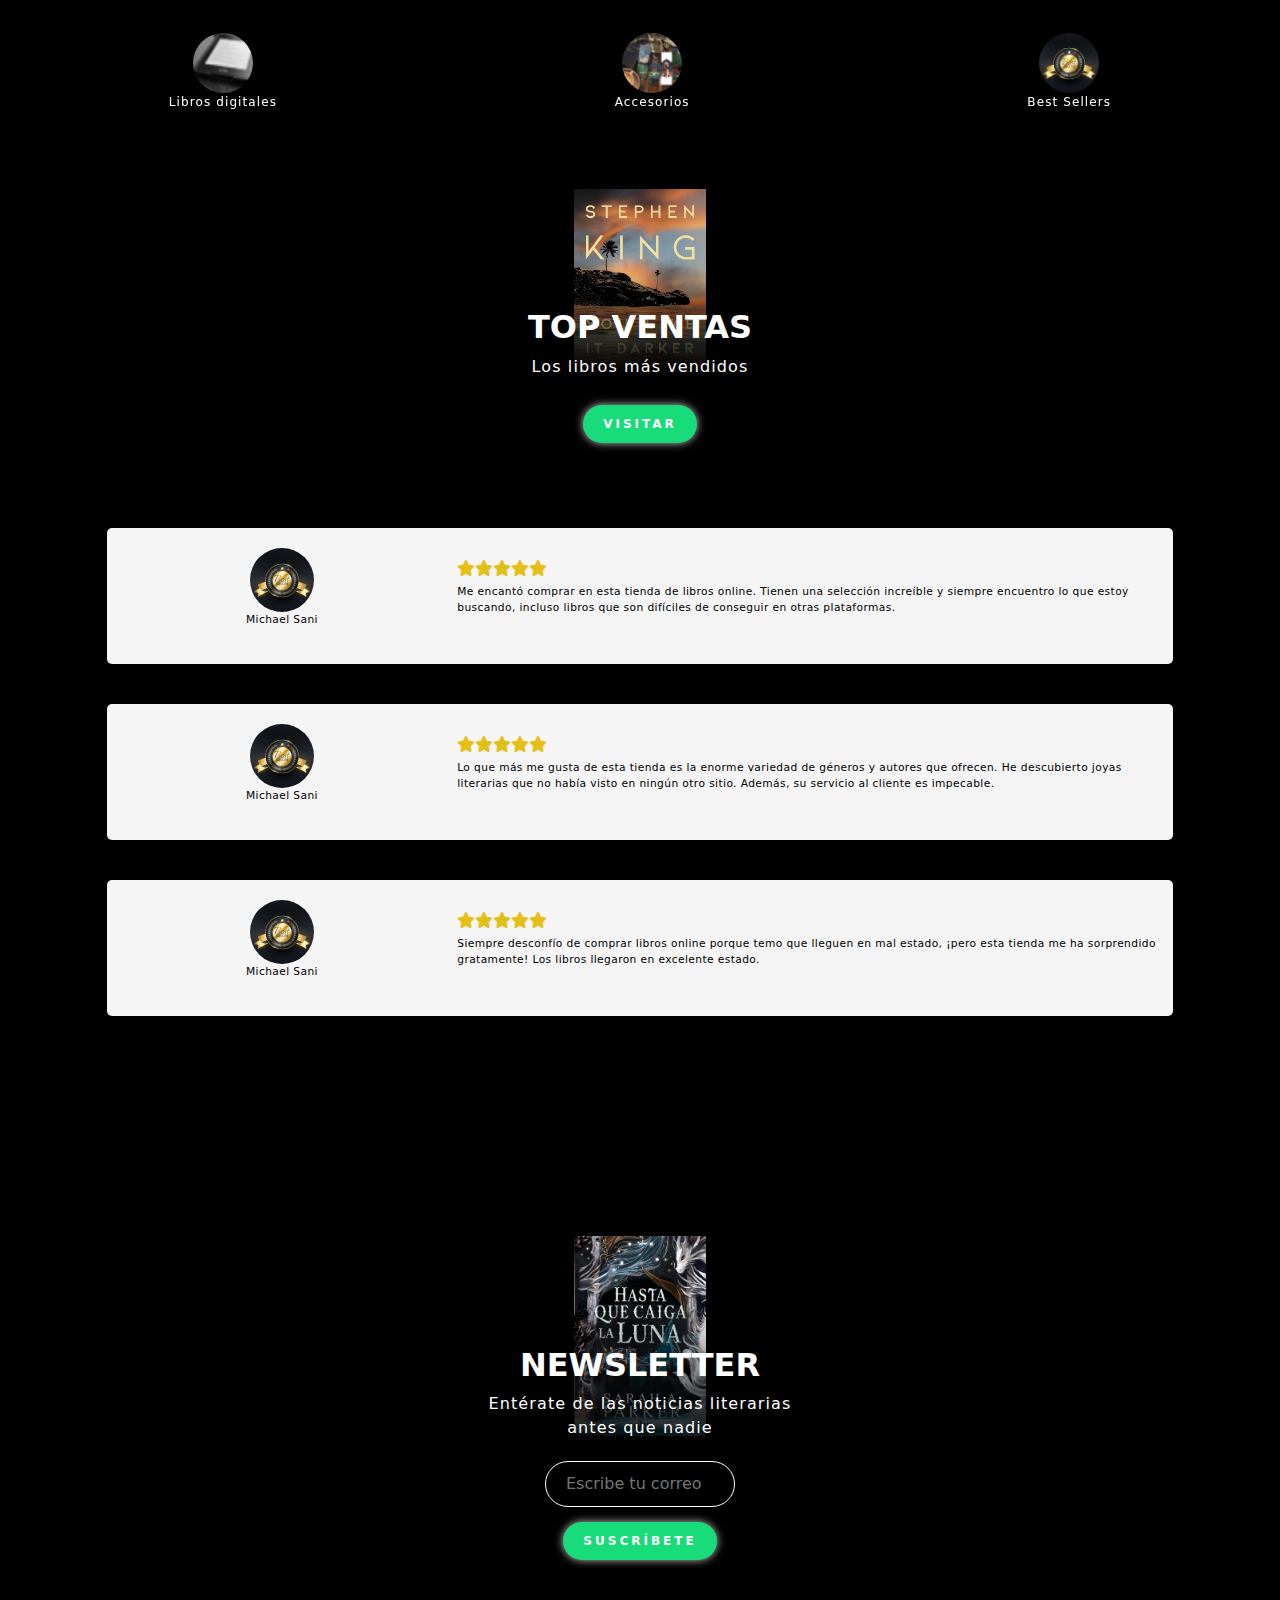
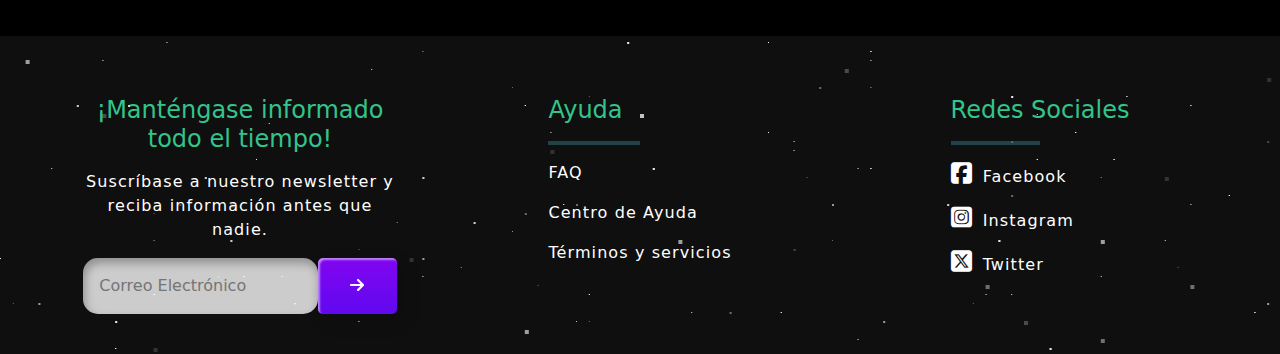
==== commit dab6885f: "V.1.12" ====
--- a/DI_TEMA1_Actividad1/index.html
+++ b/DI_TEMA1_Actividad1/index.html
@@ -299,7 +299,7 @@
           </div>
         </div>
       </div>
-  </footer>
+    </footer>
     <script src="https://code.jquery.com/jquery-3.2.1.slim.min.js"></script>
     <script src="https://maxcdn.bootstrapcdn.com/bootstrap/4.0.0/js/bootstrap.min.js"></script>
     <script src="https://cdn.jsdelivr.net/npm/bootstrap@5.3.3/dist/js/bootstrap.bundle.min.js" integrity="sha384-YvpcrYf0tY3lHB60NNkmXc5s9fDVZLESaAA55NDzOxhy9GkcIdslK1eN7N6jIeHz" crossorigin="anonymous"></script>
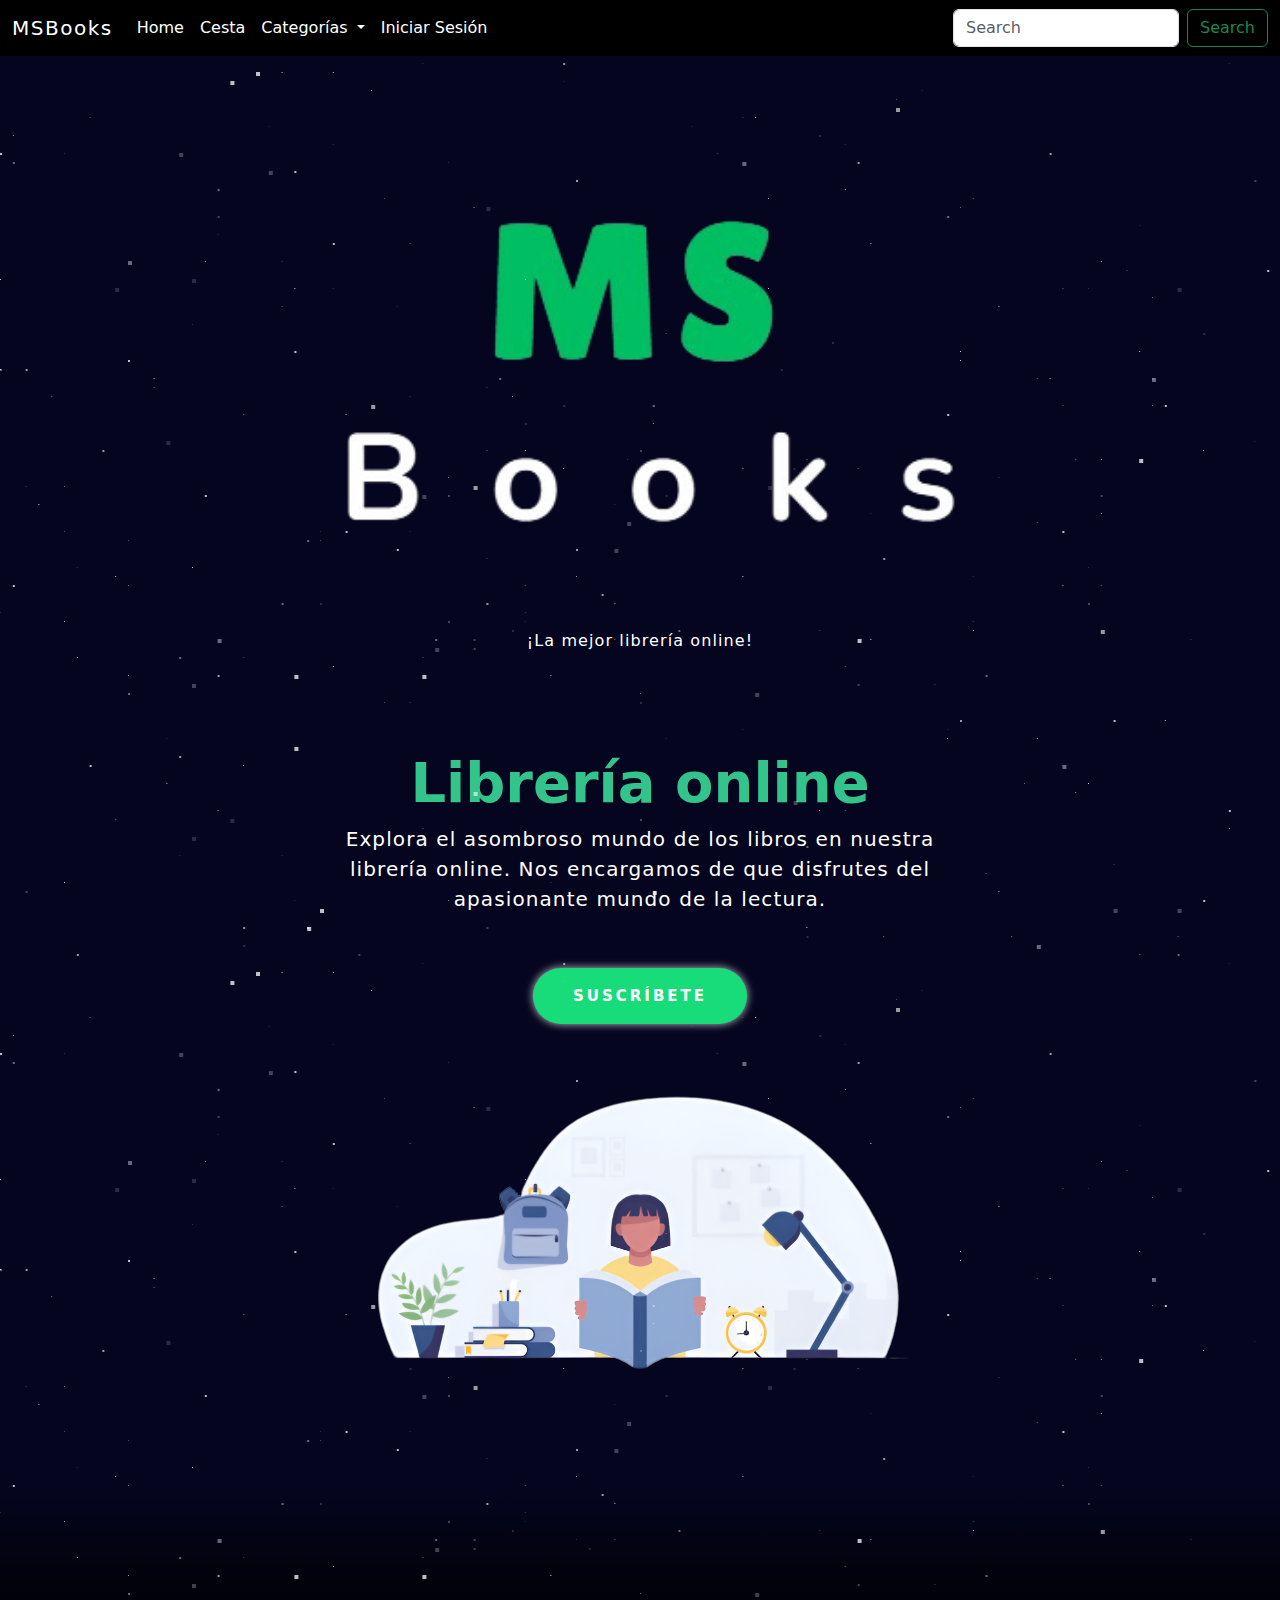
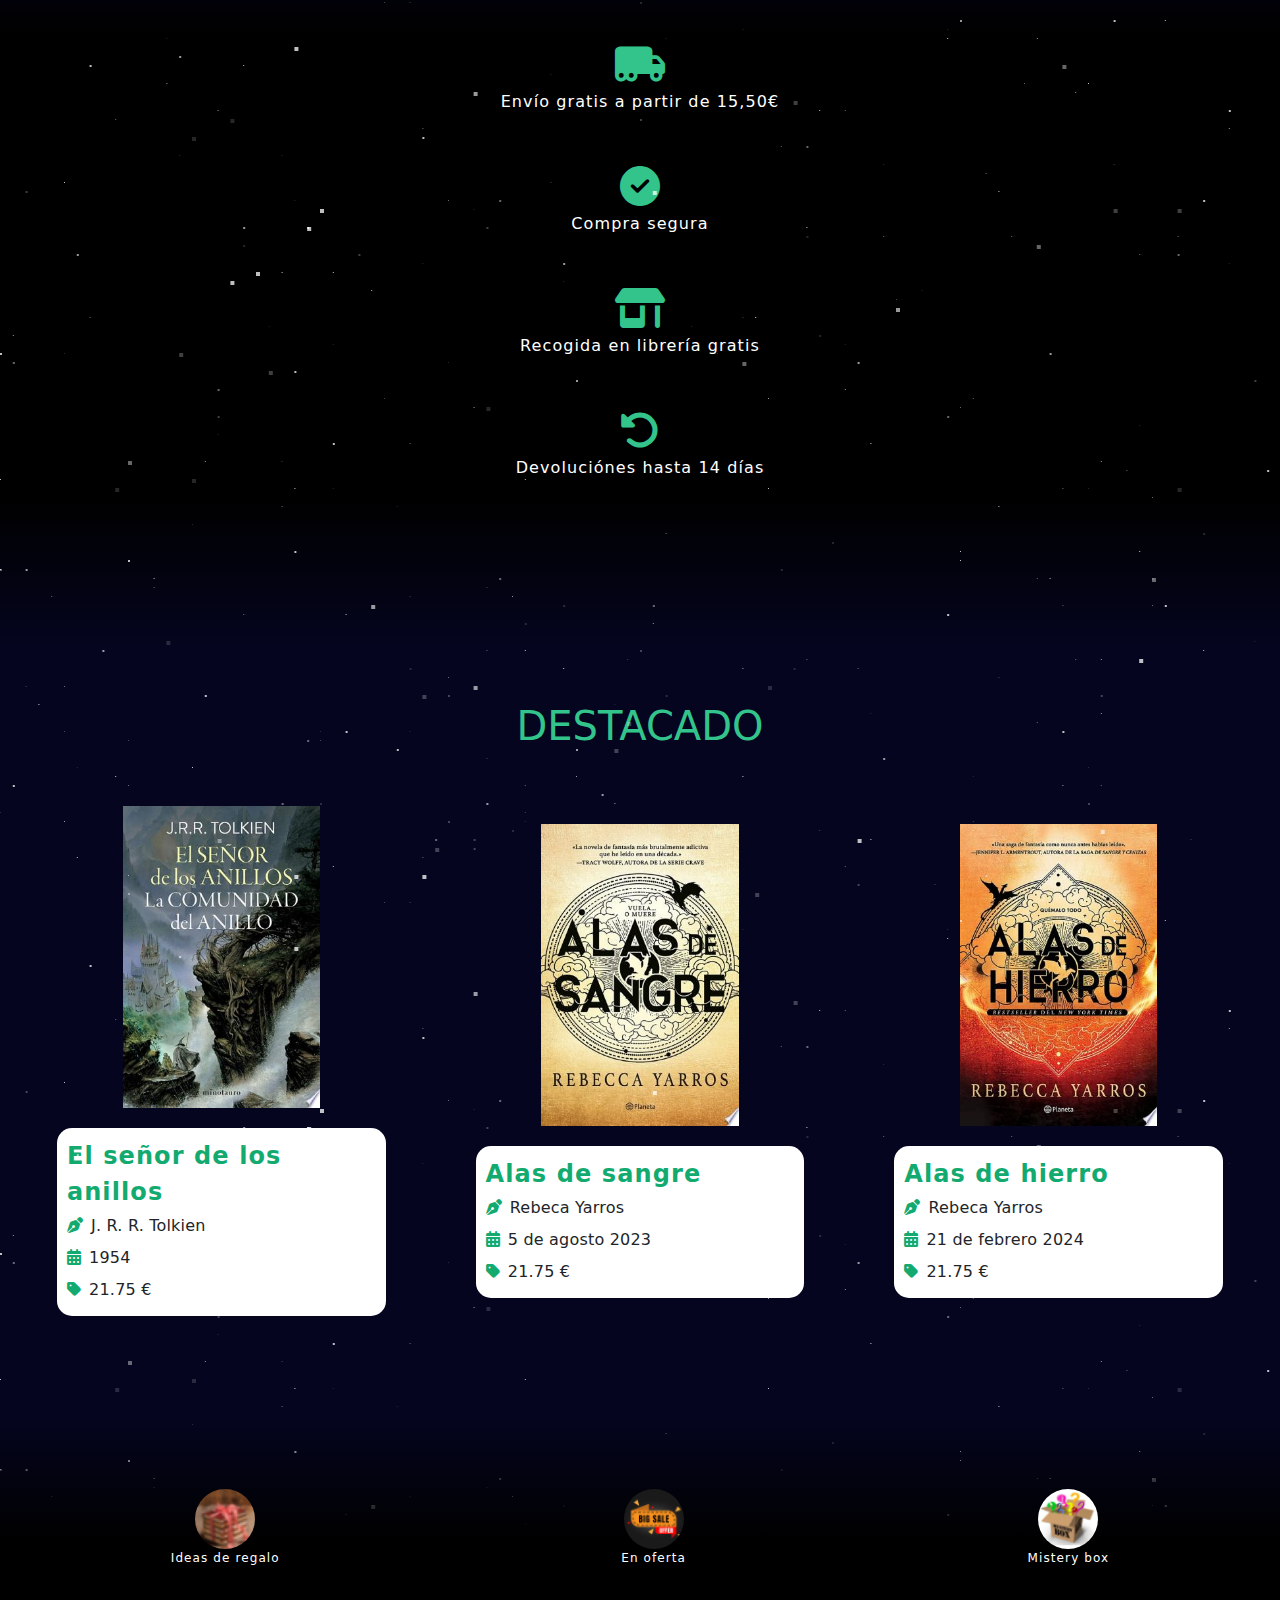
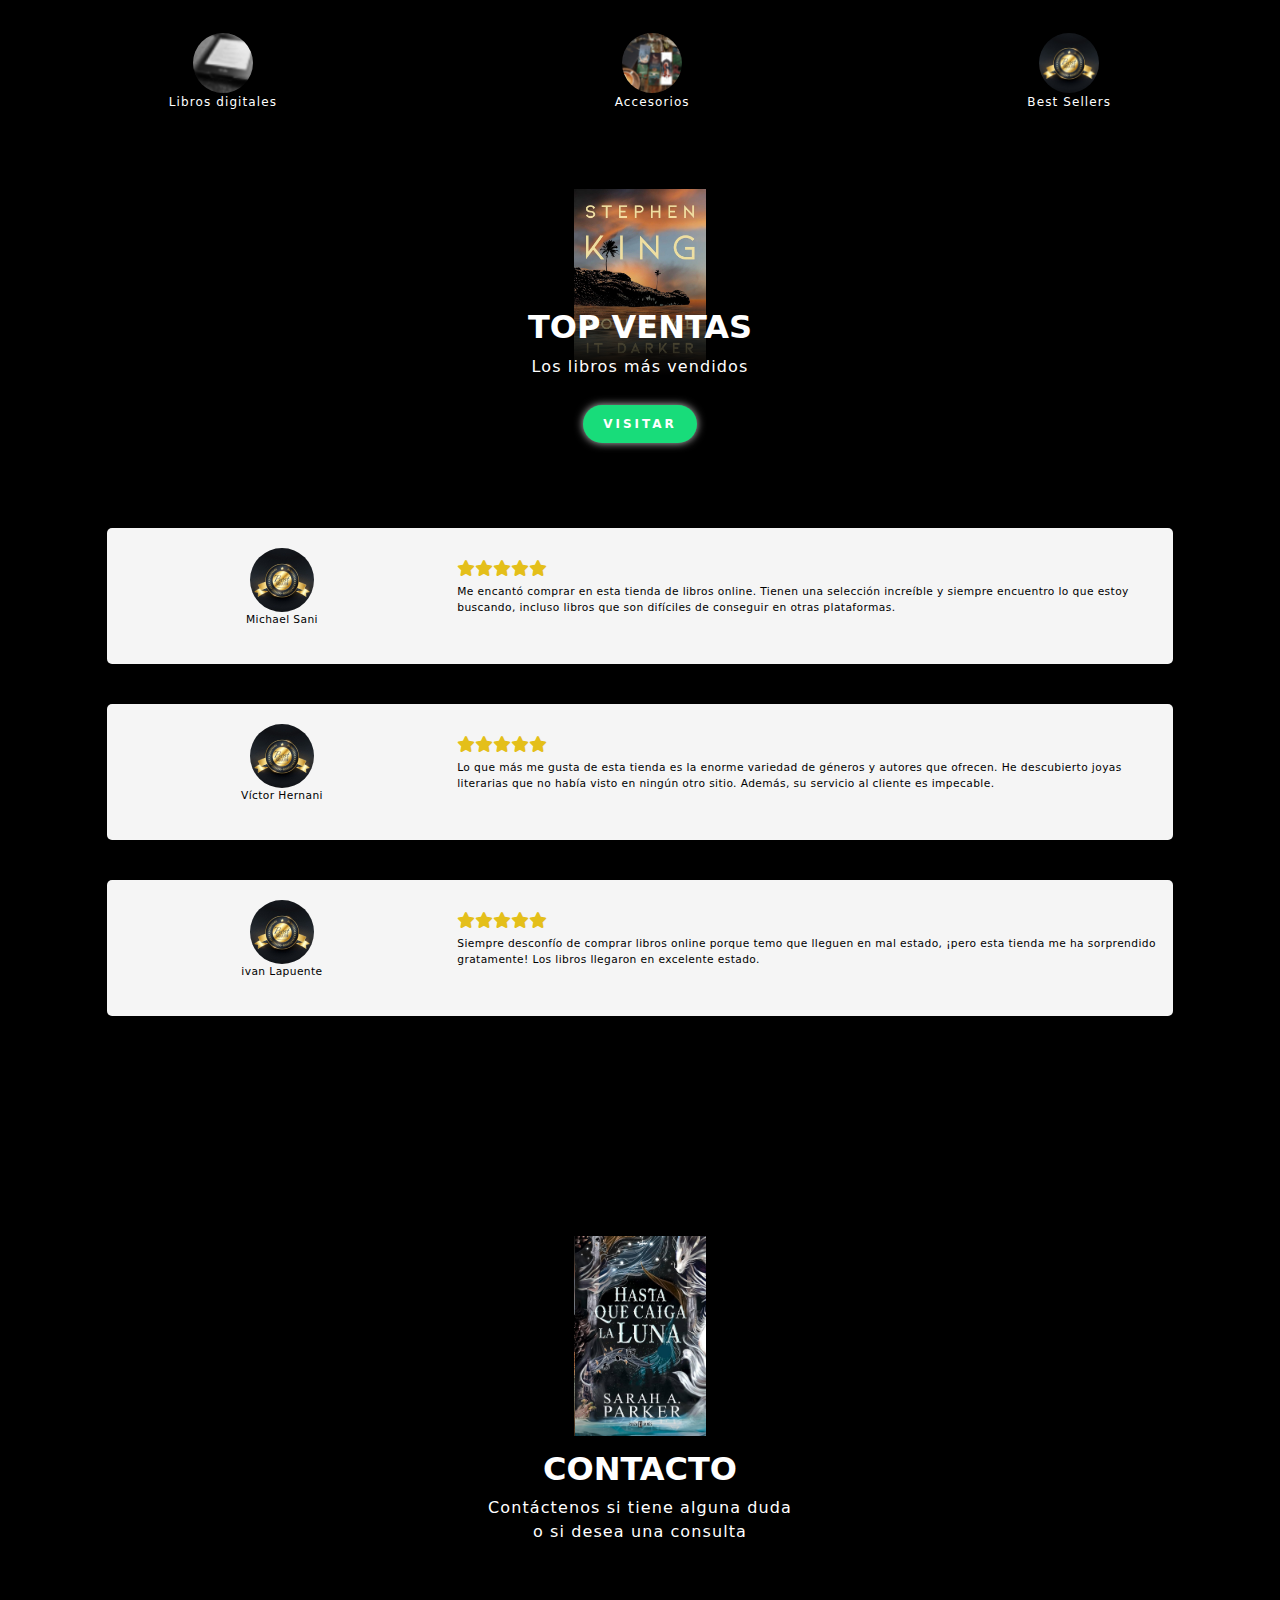
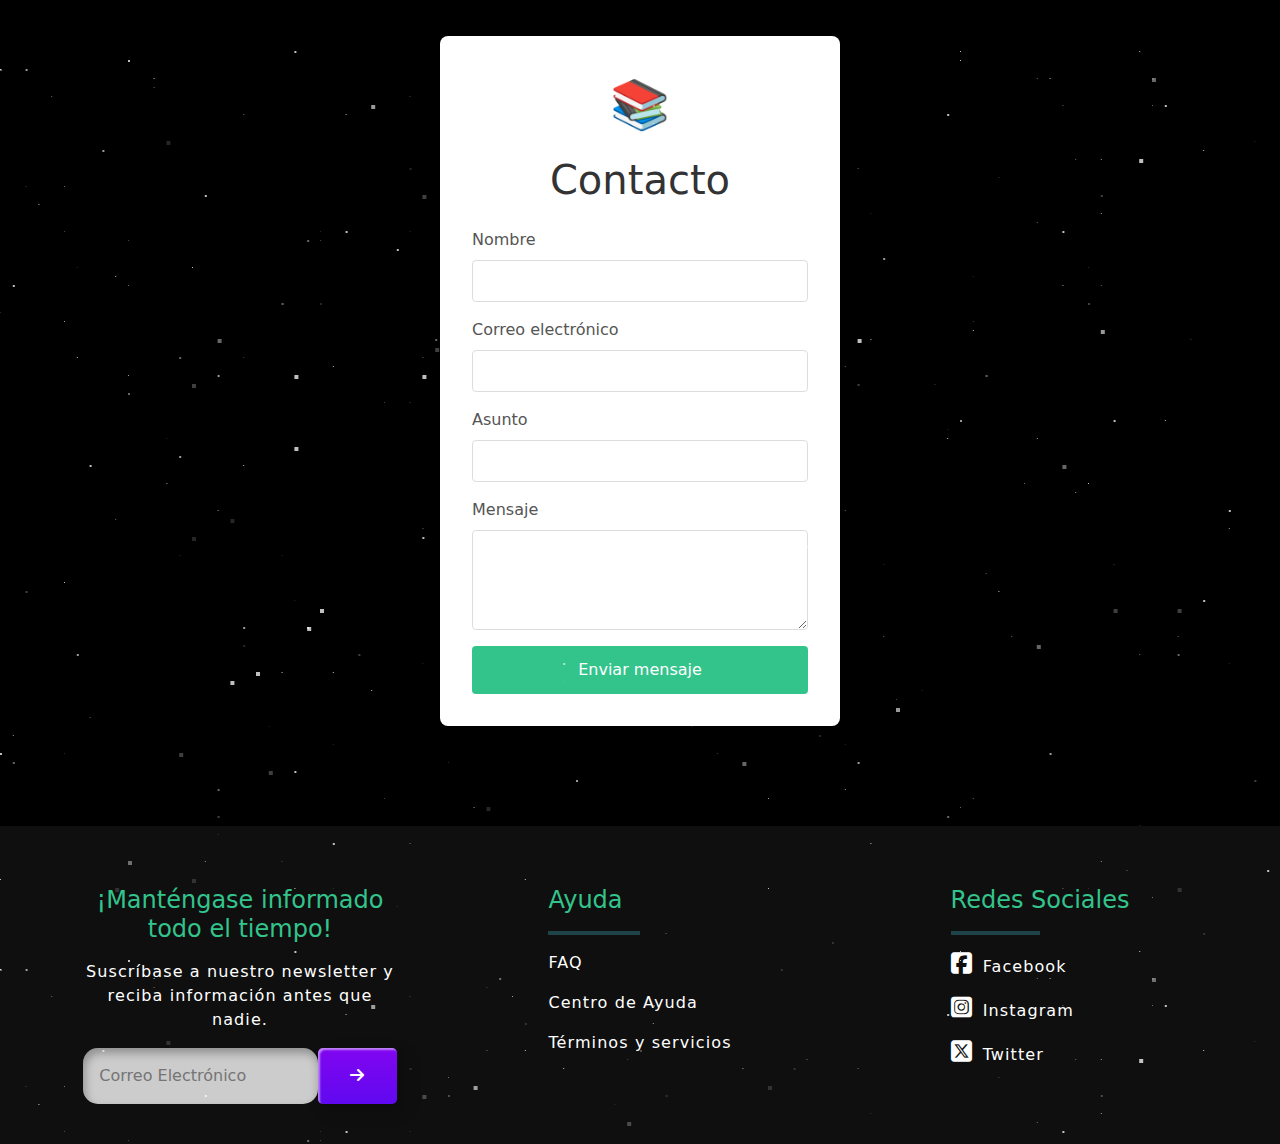
==== commit d1c6a5f1: "V.1.13" ====
--- a/DI_TEMA1_Actividad1/index.html
+++ b/DI_TEMA1_Actividad1/index.html
@@ -222,7 +222,7 @@
         <div class="comment col-10 d-flex justify-content-center">
           <div class="img-name col-4 d-flex flex-column justify-content-center align-items-center">
             <img src="caract2-item6.jpg" alt="">
-            <p>Michael Sani</p>
+            <p>Víctor Hernani</p>
           </div>
           <div class="comment-text d-flex flex-column justify-content-center">
             <div class="stars d-flex pb-2">
@@ -234,7 +234,7 @@
         <div class="comment col-10 d-flex justify-content-center">
           <div class="img-name col-4 d-flex flex-column justify-content-center align-items-center">
             <img src="caract2-item6.jpg" alt="">
-            <p>Michael Sani</p>
+            <p>ivan Lapuente</p>
           </div>
           <div class="comment-text d-flex flex-column justify-content-center">
             <div class="stars d-flex pb-2">
@@ -258,13 +258,32 @@
           </div>
         </div>
         <div id="hero4-textos">
-          <h2>NEWSLETTER</h2>
-          <p class="text-center">Entérate de las noticias literarias <br> antes que nadie</p>
-          <input type="text" name="text" class="suscribe" placeholder="Escribe tu correo">
-          <button type="button">Suscríbete</button>
-        </div>
-      </div>
-      
+          <h2>CONTACTO</h2>
+          <p class="text-center">Contáctenos si tiene alguna duda<br> o si desea una consulta</p>
+        </div>
+        
+      </div>
+      <div id="contact">
+        <div class="contact-form">
+          <div class="icon">📚</div>
+          <h1 class="contact-title">Contacto</h1>
+          <form class="contact-form1" action="#" method="POST">
+              <label for="name" class="contact-label">Nombre</label>
+              <input type="text" id="name" name="name" required class="contact-input">
+  
+              <label for="email" class="contact-label">Correo electrónico</label>
+              <input type="email" id="email" name="email" required class="contact-input">
+  
+              <label for="subject" class="contact-label">Asunto</label>
+              <input type="text" id="subject" name="subject" required class="contact-input">
+  
+              <label for="message" class="contact-label">Mensaje</label>
+              <textarea id="message" name="message" required class="contact-textarea"></textarea>
+  
+              <button class="contact-submit" type="submit">Enviar mensaje</button>
+          </form>
+        </div>
+      </div>
     </main>
     <footer>
       <div id="footer" class="row justify-content-center w-100 col-12 m-0">
--- a/DI_TEMA1_Actividad1/styles.css
+++ b/DI_TEMA1_Actividad1/styles.css
@@ -11,6 +11,8 @@
 /* HEADER */
 
 nav{
+    top: 0;
+    z-index: 10;
     background-color: rgb(0, 0, 0);
 }
 
@@ -396,6 +398,71 @@
 
 .suscribe:focus{
     box-shadow: 2px 2px 2px white;
+}
+
+#contact{
+    width: 100%;
+    display: flex;
+    justify-content: center;
+    background-color: #000000;
+    padding-bottom: 100px;
+}
+
+.contact-form {
+    background-color: white;
+    padding: 2rem;
+    border-radius: 8px;
+    box-shadow: 0 4px 6px rgba(0, 0, 0, 0.1);
+    width: 100%;
+    max-width: 400px;
+}
+.icon {
+    text-align: center;
+    font-size: 3rem;
+    color: #33c48c;
+    margin-bottom: 1rem;
+}
+.contact-title{
+    text-align: center;
+    color: #333;
+    margin-bottom: 1.5rem;
+}
+.contact-form1{
+    display: flex;
+    flex-direction: column;
+}
+.contact-label {
+    margin-bottom: 0.5rem;
+    color: #555;
+}
+.contact-input, .contact-textarea{
+    padding: 0.5rem;
+    margin-bottom: 1rem;
+    border: 1px solid #ddd;
+    border-radius: 4px;
+    font-size: 1rem;
+}
+.contact-input:focus, .contact-textarea:focus {
+    outline: none;
+    border-color: #33c48c;
+    box-shadow: 0 0 0 2px rgba(51, 196, 140, 0.2);
+}
+.contact-textarea {
+    resize: vertical;
+    min-height: 100px;
+}
+.contact-submit {
+    background-color: #33c48c;
+    color: white;
+    border: none;
+    padding: 0.75rem;
+    border-radius: 4px;
+    font-size: 1rem;
+    cursor: pointer;
+    transition: background-color 0.3s ease;
+}
+.contact-submit:hover {
+    background-color: #2ba77a;
 }
 
 /* FOOTER */
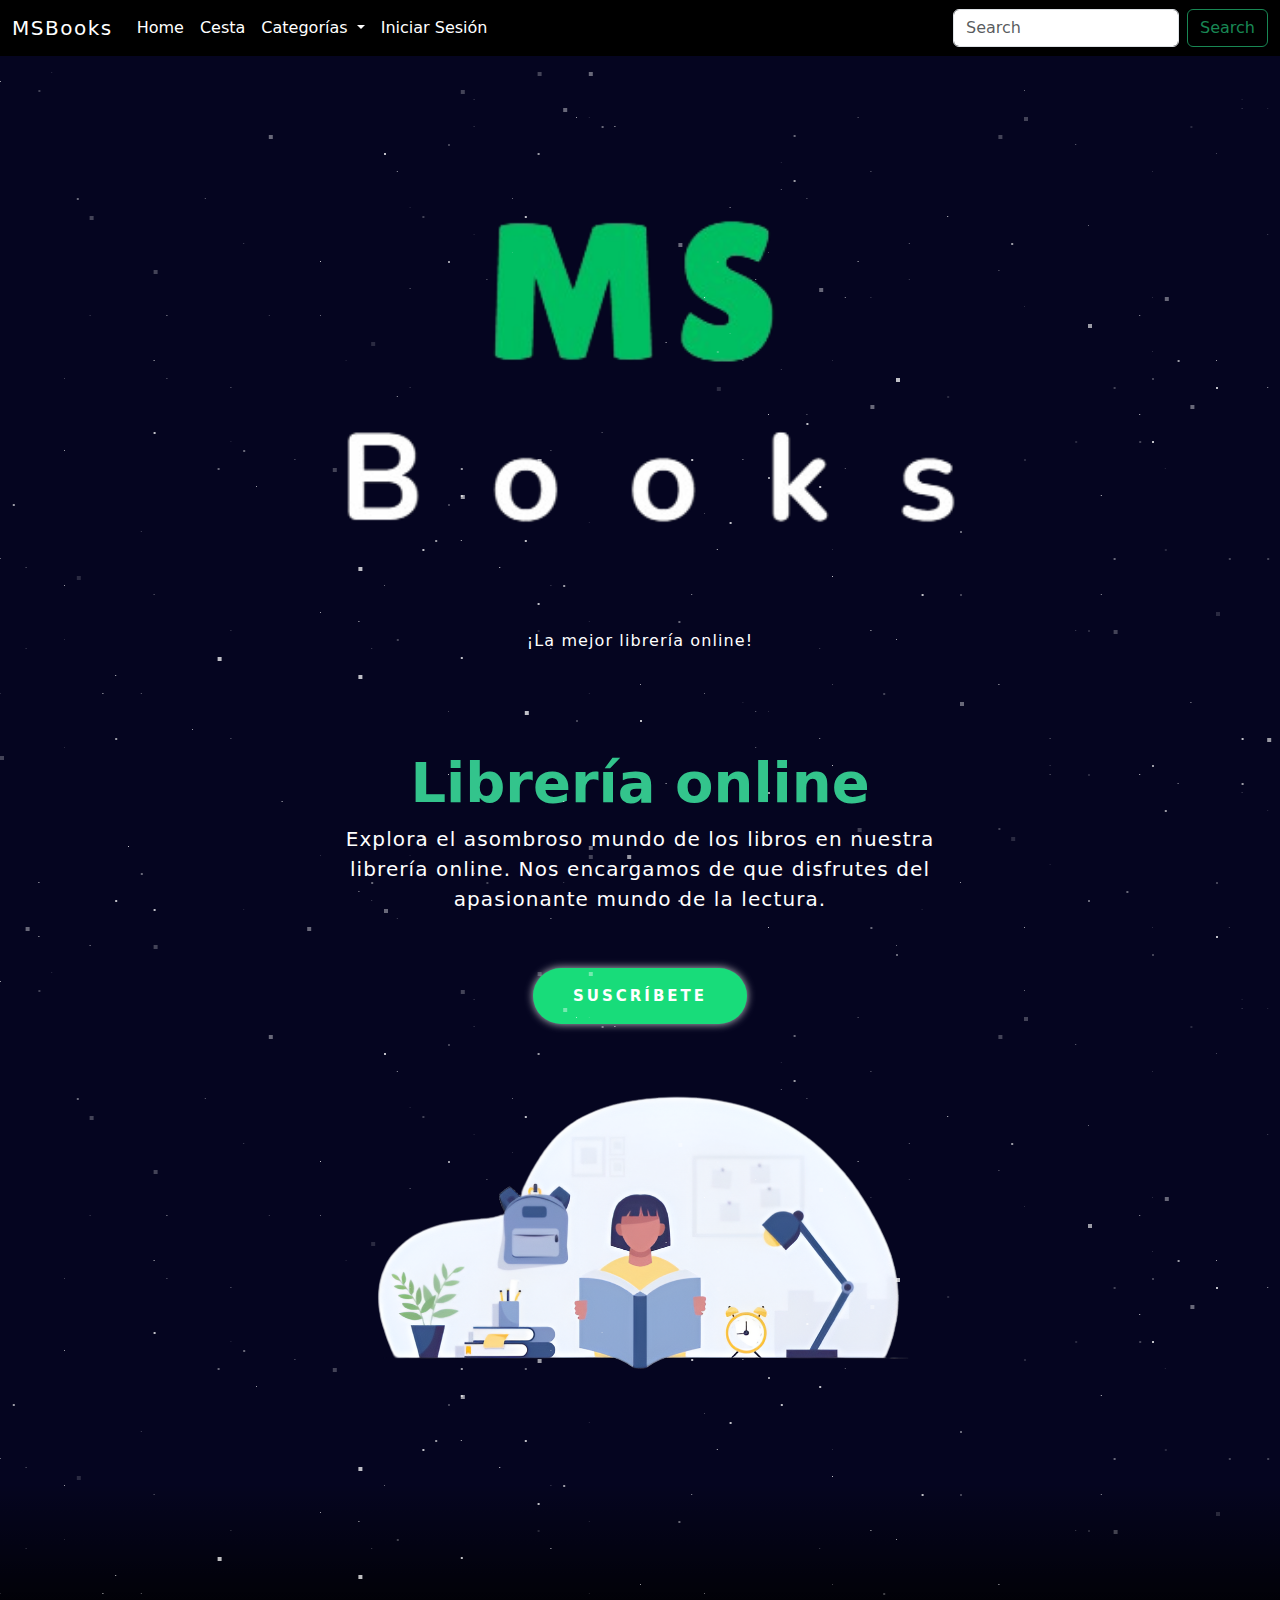
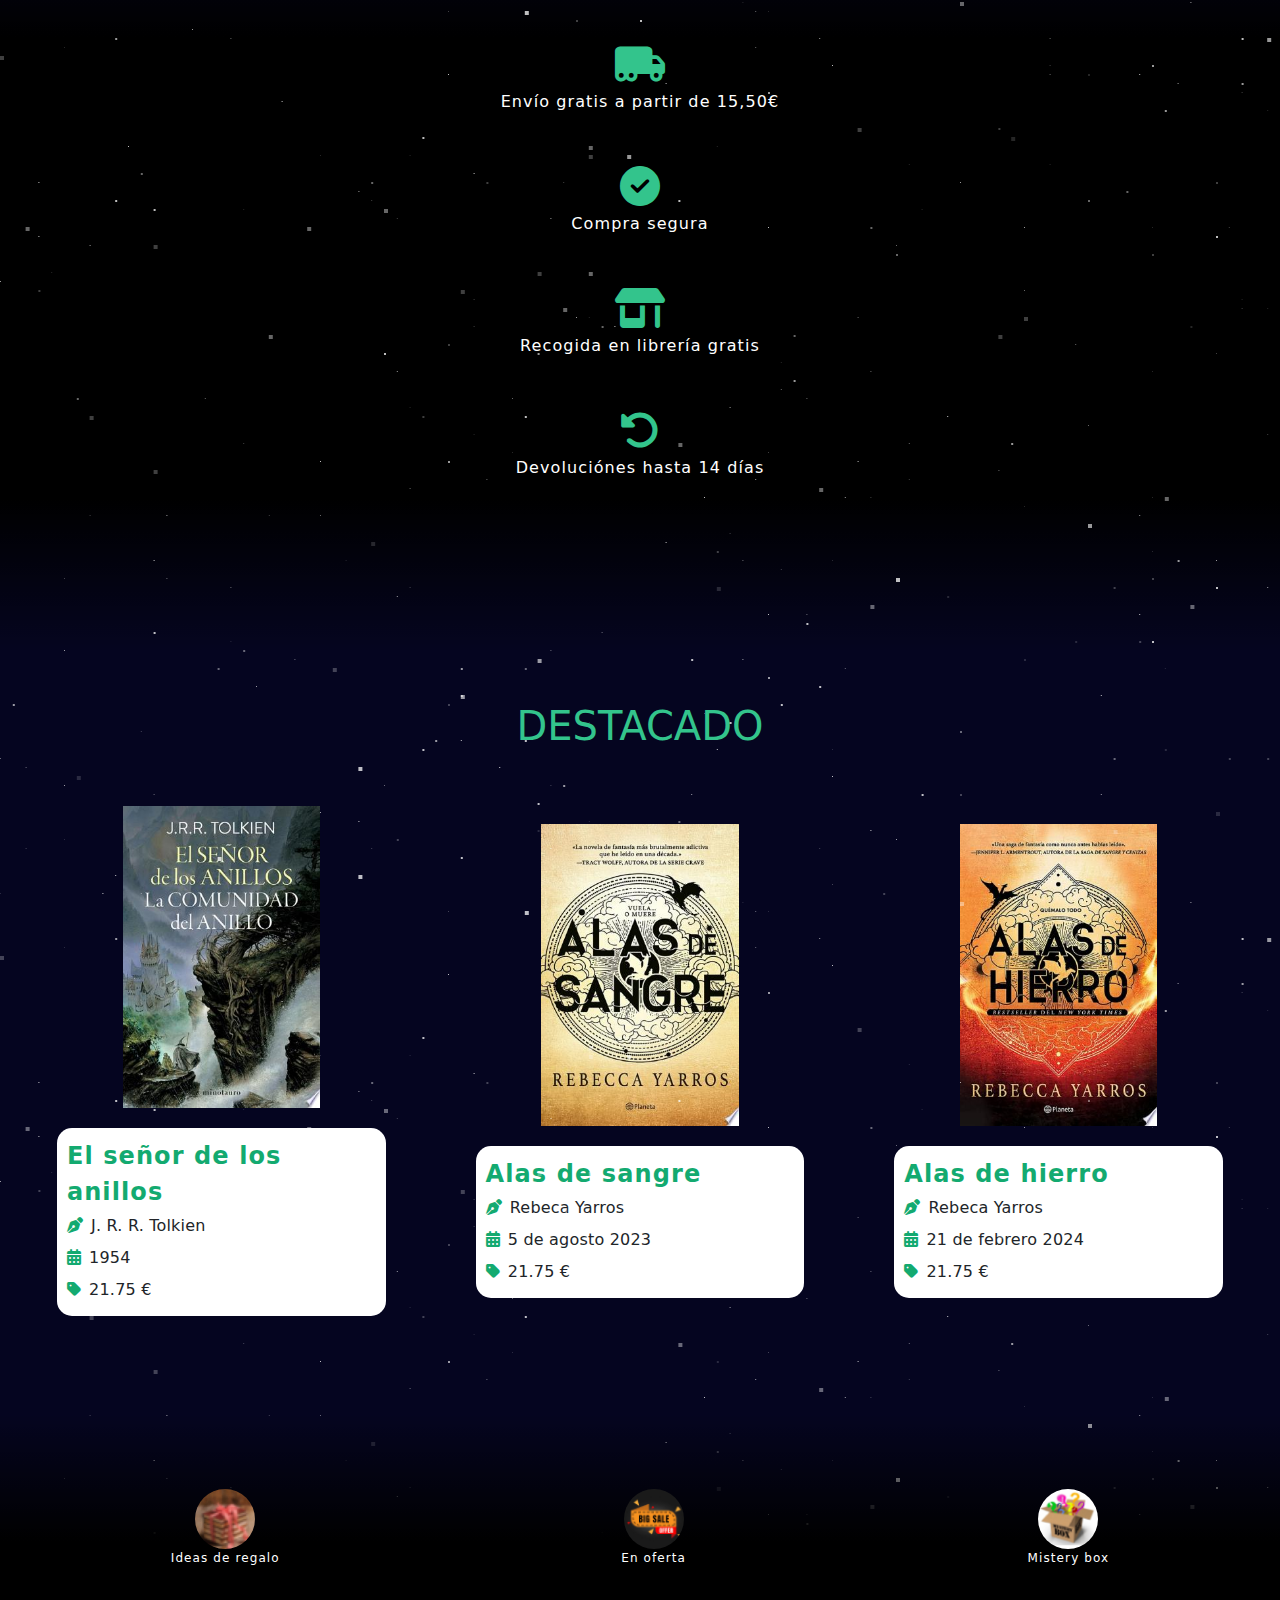
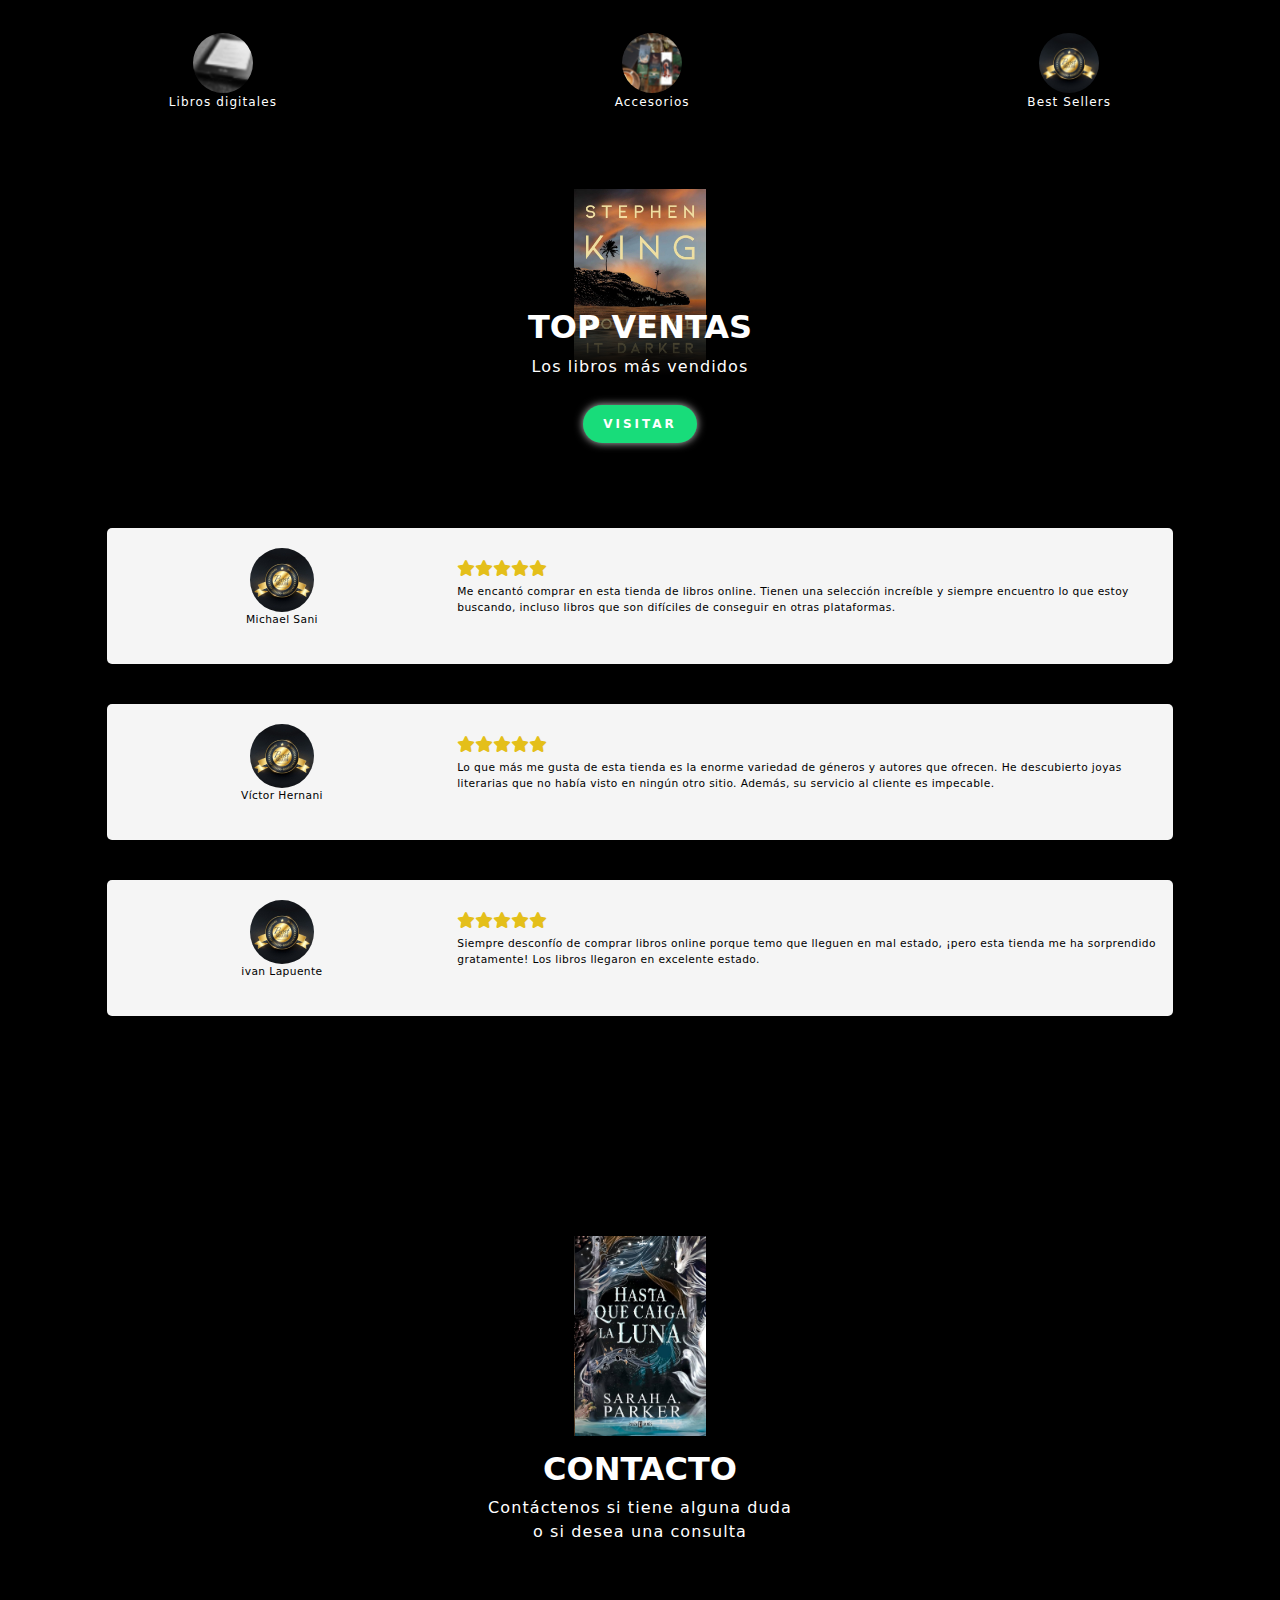
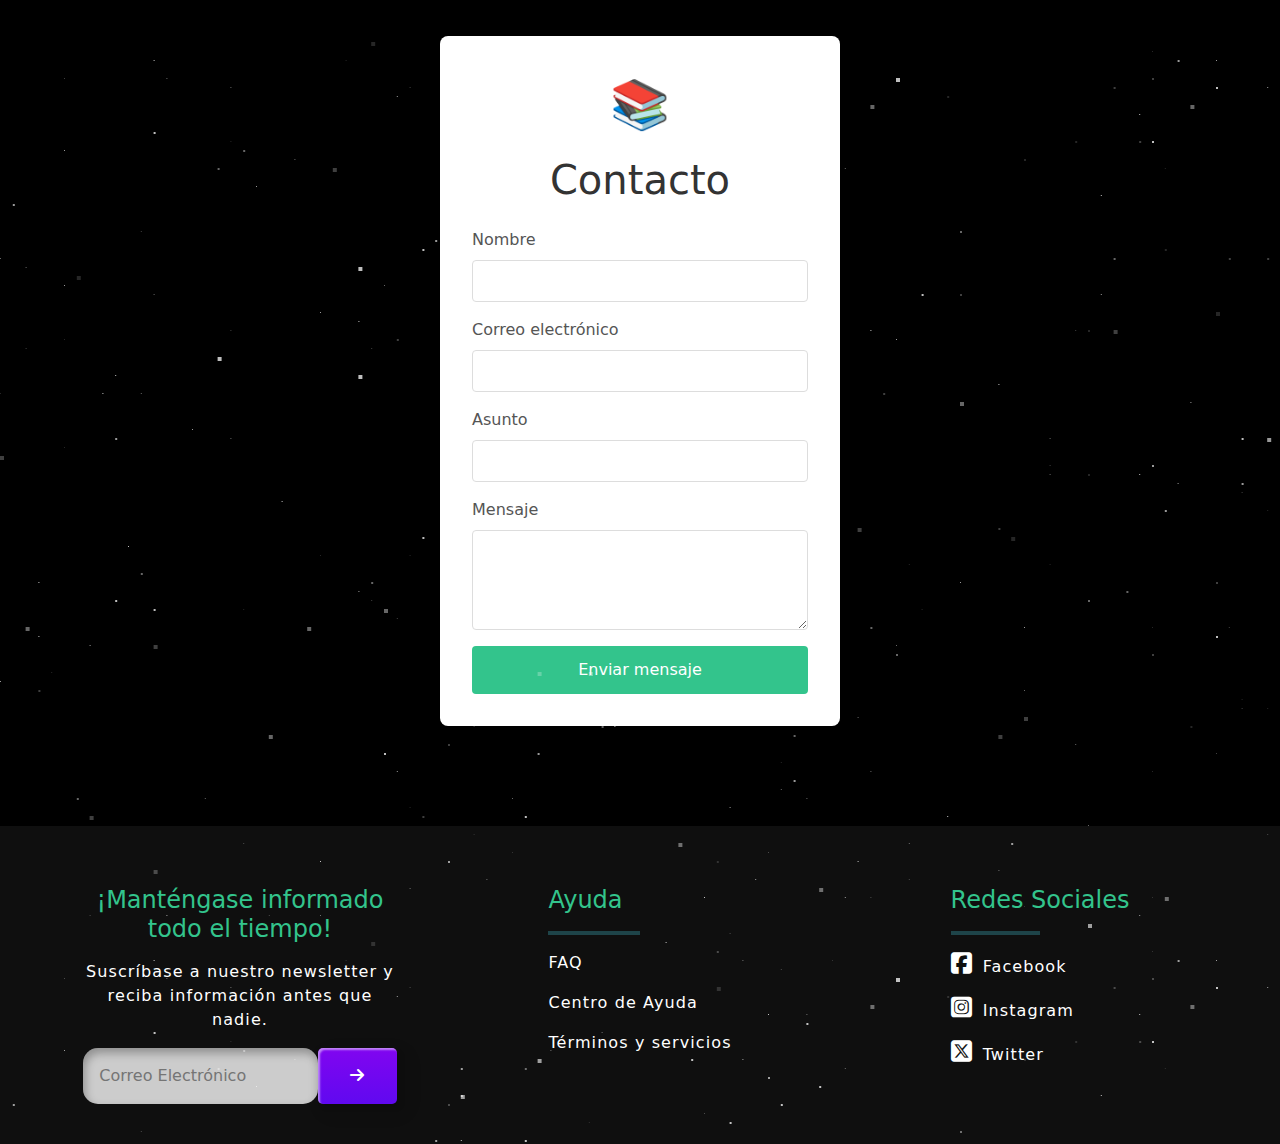
==== commit c20fdb3b: "V.1.14" ====
--- a/DI_TEMA1_Actividad1/index.html
+++ b/DI_TEMA1_Actividad1/index.html
@@ -3,7 +3,7 @@
   <head>
     <meta charset="utf-8">
     <meta name="viewport" content="width=device-width, initial-scale=1">
-    <title>Bootstrap demo</title>
+    <title>MS Books - Home</title>
     <link href="https://cdn.jsdelivr.net/npm/bootstrap@5.3.3/dist/css/bootstrap.min.css" rel="stylesheet" integrity="sha384-QWTKZyjpPEjISv5WaRU9OFeRpok6YctnYmDr5pNlyT2bRjXh0JMhjY6hW+ALEwIH" crossorigin="anonymous">
     <link rel="stylesheet" href="styles.css">
     <link rel="stylesheet" href="https://cdnjs.cloudflare.com/ajax/libs/font-awesome/6.6.0/css/all.min.css">
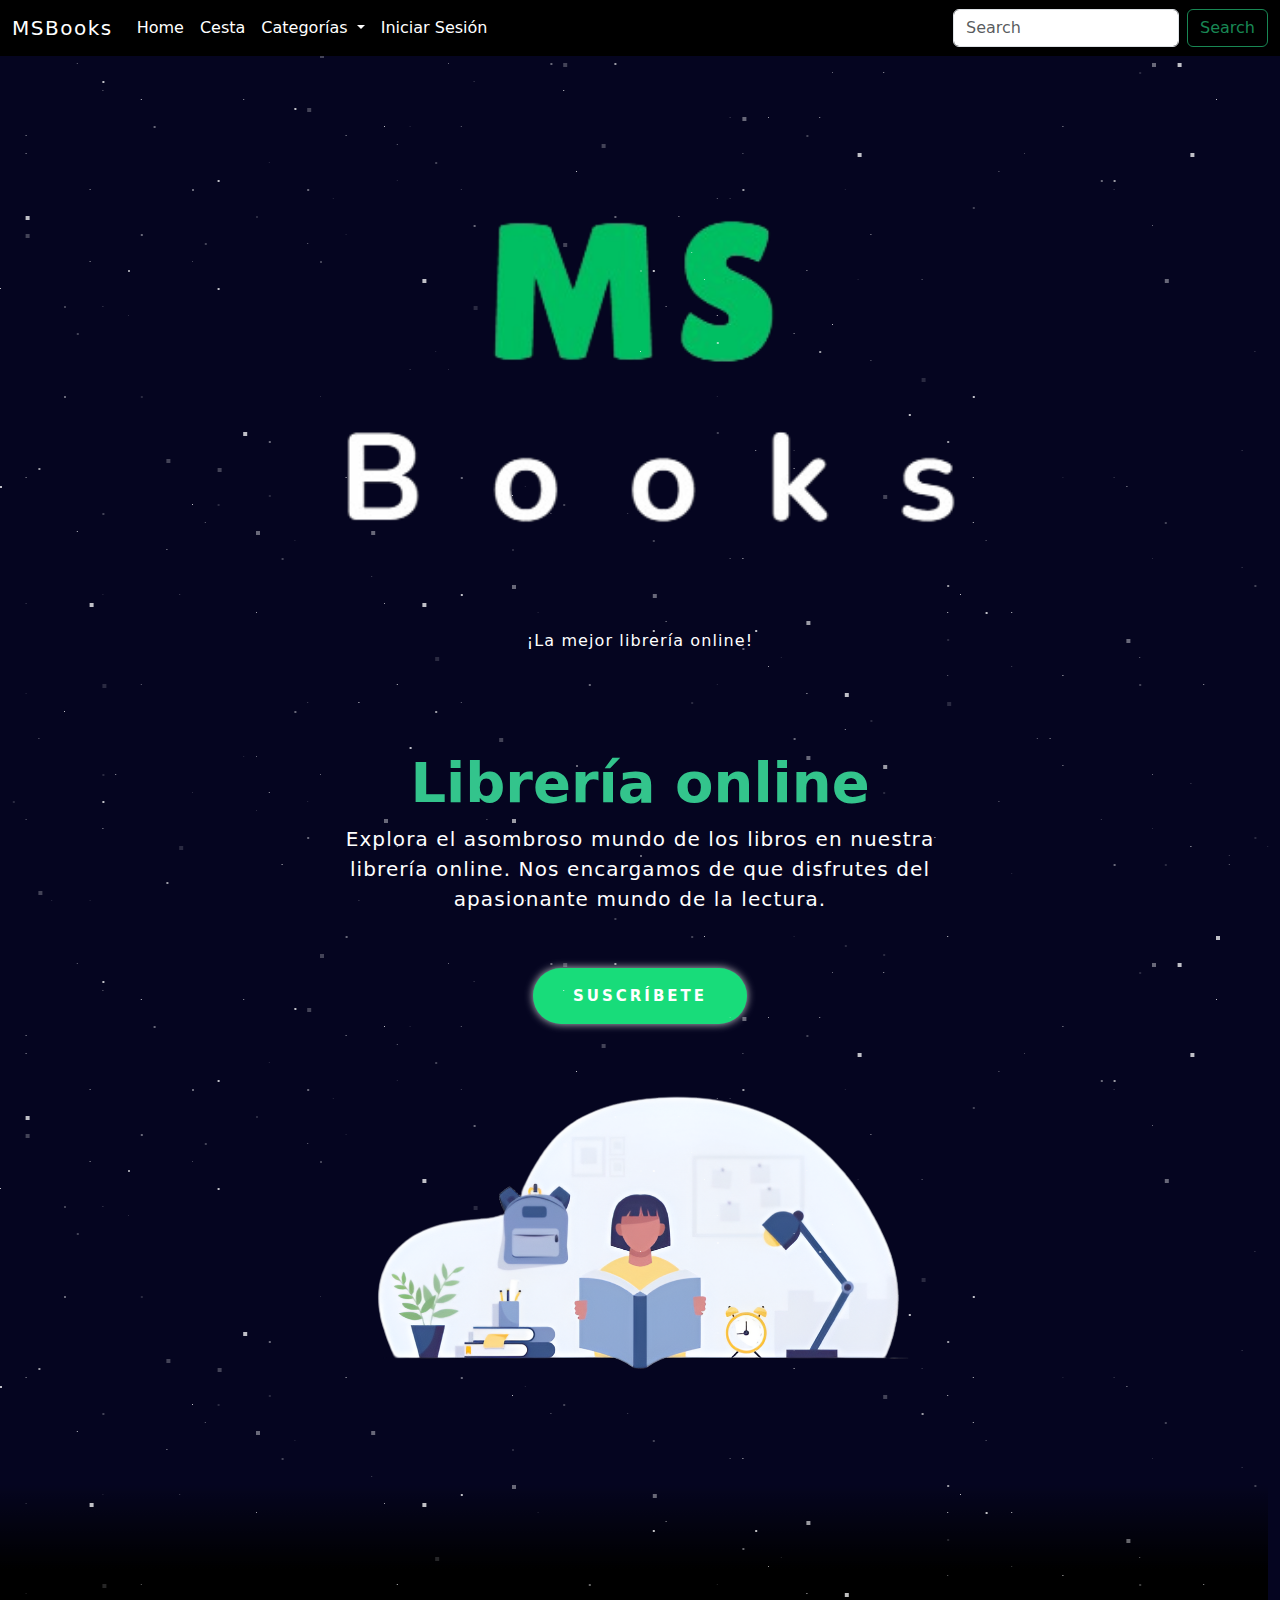
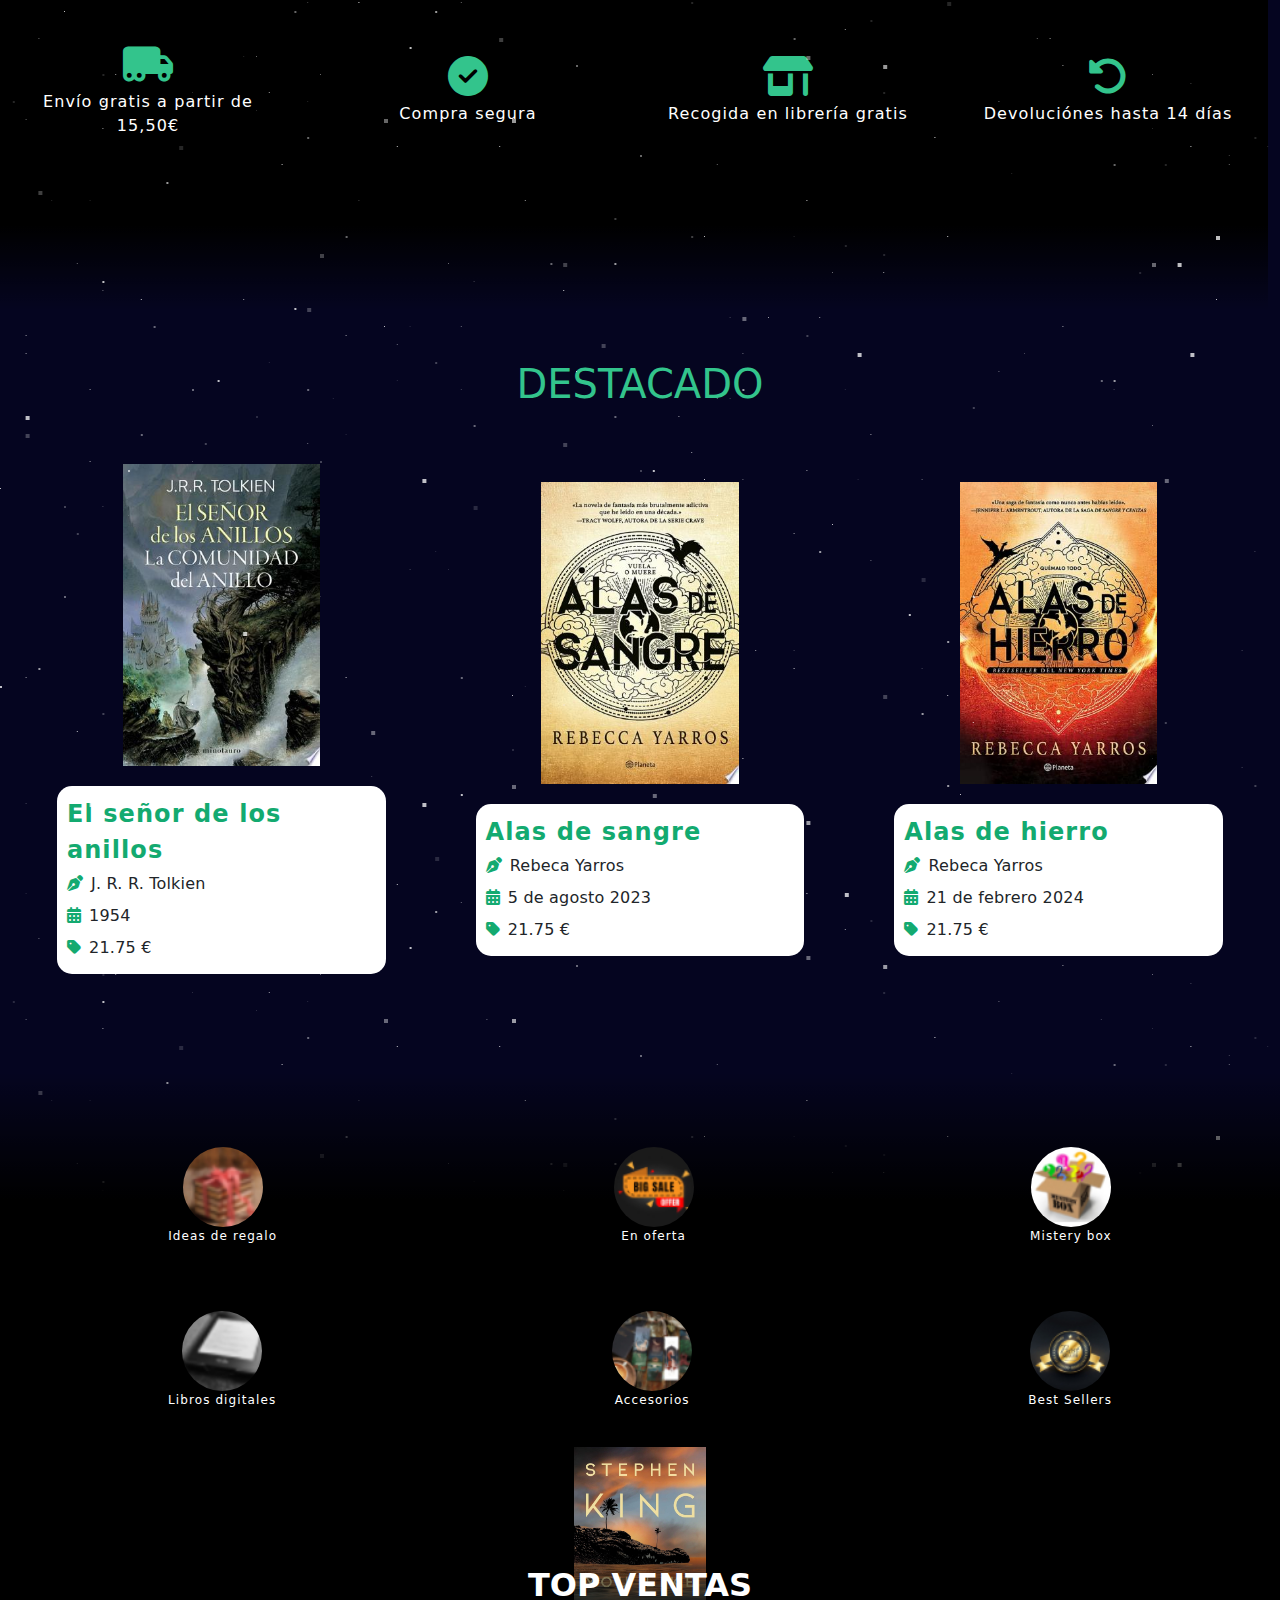
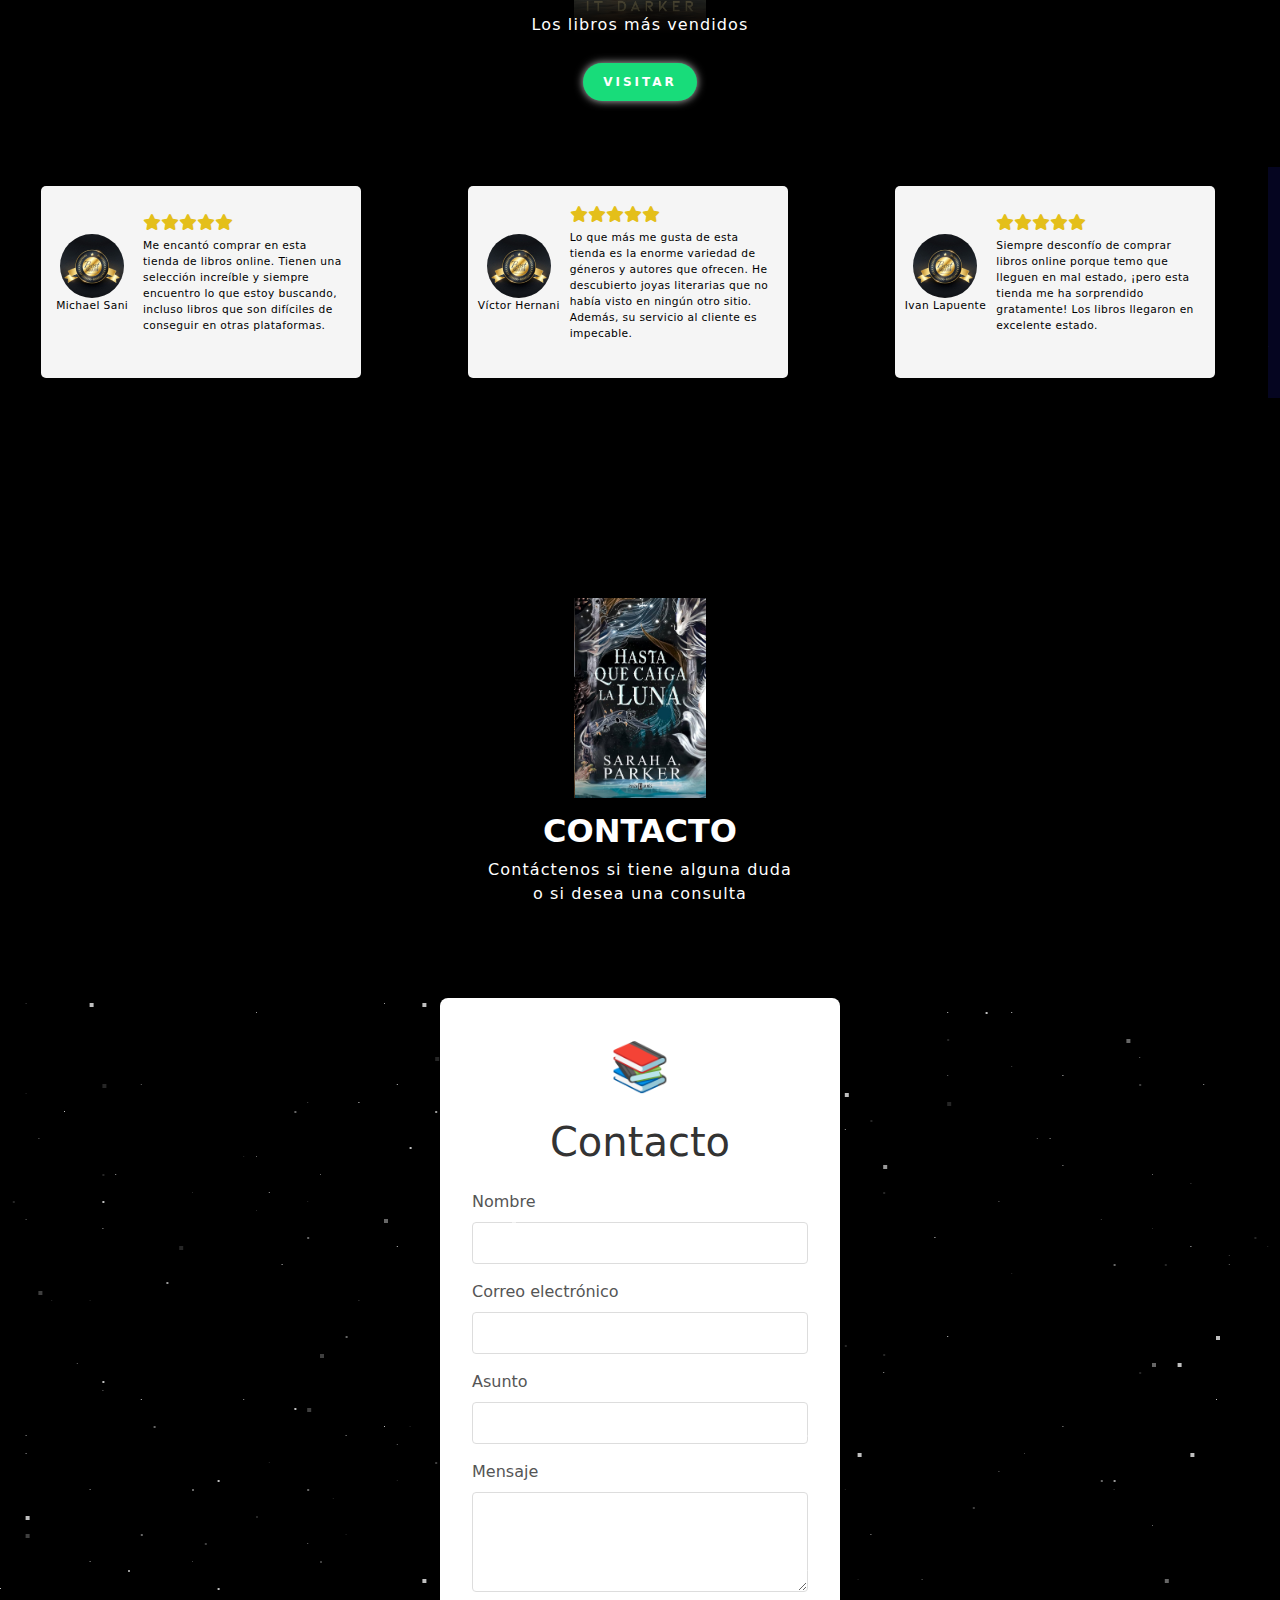
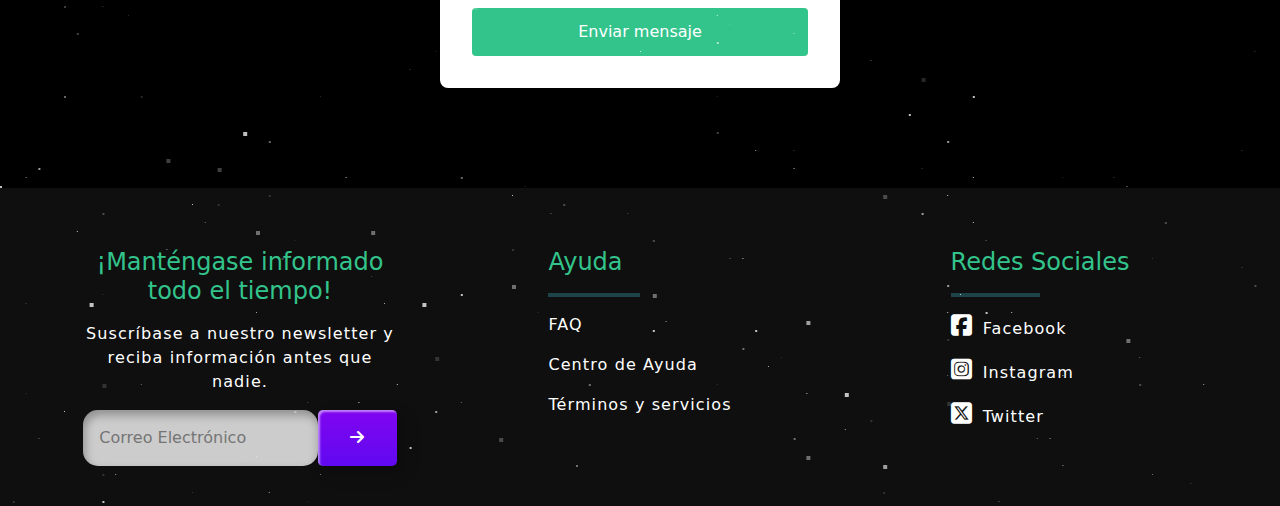
==== commit 4b44e25d: "V.1.16" ====
--- a/DI_TEMA1_Actividad1/index.html
+++ b/DI_TEMA1_Actividad1/index.html
@@ -45,7 +45,7 @@
         </div>
       </nav>
     </header>
-    <main>
+    <main>  
       <div class="space-1"></div>
       <div class="space-2"></div>
       <div class="space-3"></div>
@@ -71,26 +71,26 @@
           </div>
         </div>
       </div>
-      <div id="caracteristicas">
-        <div class="caract py-3">
+      <div id="caracteristicas" class="row w-100">
+        <div class="caract py-3 px-4 col-xl-3 col-lg-6 col-12 text-center">
           <div class="caract-icon text-center py-1">
             <i class="fa-solid fa-truck-moving"></i>
           </div>
           <p>Envío gratis a partir de 15,50€</p>
         </div>
-        <div class="caract py-3">
+        <div class="caract py-3 px-4 col-xl-3 col-lg-6 col-12 text-center">
           <div class="caract-icon text-center py-1">
             <i class="fa-solid fa-circle-check"></i>
           </div>
           <p>Compra segura</p>
         </div>
-        <div class="caract py-3">
+        <div class="caract py-3 px-4 col-xl-3 col-lg-6 col-12 text-center">
           <div class="caract-icon text-center py-1">
             <i class="fa-solid fa-shop"></i>
           </div>
           <p>Recogida en librería gratis</p>
         </div>
-        <div class="caract py-3">
+        <div class="caract py-3 px-4 col-xl-3 col-lg-6 col-12 text-center">
           <div class="caract-icon text-center py-1">
             <i class="fa-solid fa-rotate-left"></i>
           </div>
@@ -206,8 +206,8 @@
         </div>
       </div>
 
-      <div id="comments" class="col-12 d-flex flex-column align-items-center">
-        <div class="comment col-10 d-flex justify-content-center">
+      <div id="comments" class="col-12 row justify-content-around w-100">
+        <div class="comment col-xl-3 col-lg-5 col-10 d-flex justify-content-center">
           <div class="img-name col-4 d-flex flex-column justify-content-center align-items-center">
             <img src="caract2-item6.jpg" alt="">
             <p>Michael Sani</p>
@@ -219,7 +219,7 @@
             <p>Me encantó comprar en esta tienda de libros online. Tienen una selección increíble y siempre encuentro lo que estoy buscando, incluso libros que son difíciles de conseguir en otras plataformas.</p>
           </div>
         </div>
-        <div class="comment col-10 d-flex justify-content-center">
+        <div class="comment col-xl-3 col-lg-5 col-10 d-flex justify-content-center">
           <div class="img-name col-4 d-flex flex-column justify-content-center align-items-center">
             <img src="caract2-item6.jpg" alt="">
             <p>Víctor Hernani</p>
@@ -231,10 +231,10 @@
             <p>Lo que más me gusta de esta tienda es la enorme variedad de géneros y autores que ofrecen. He descubierto joyas literarias que no había visto en ningún otro sitio. Además, su servicio al cliente es impecable.</p>
           </div>
         </div>
-        <div class="comment col-10 d-flex justify-content-center">
+        <div class="comment col-xl-3 col-lg-5 col-10 d-flex justify-content-center">
           <div class="img-name col-4 d-flex flex-column justify-content-center align-items-center">
             <img src="caract2-item6.jpg" alt="">
-            <p>ivan Lapuente</p>
+            <p>Ivan Lapuente</p>
           </div>
           <div class="comment-text d-flex flex-column justify-content-center">
             <div class="stars d-flex pb-2">
--- a/DI_TEMA1_Actividad1/styles.css
+++ b/DI_TEMA1_Actividad1/styles.css
@@ -6,6 +6,7 @@
 
 main{
     padding-top: 75px;
+    overflow: hidden;
 }
 
 /* HEADER */
@@ -120,8 +121,6 @@
 #caracteristicas{
     padding: 140px 0px;
     height: auto;
-    display: flex;
-    flex-direction: column;
     align-items: center;
     background-color: rgb(73, 73, 73);
     background: linear-gradient(180deg, rgba(0, 0, 0, 0) 0%, #000000 20%, #000000 80%, rgba(0, 0, 0, 0) 100%);
@@ -615,4 +614,14 @@
     100%{
         opacity: 1;
     }
+}
+
+
+/* MEDIA QUERYS */
+
+@media screen and (min-width: 800px) {
+    .caract2-item-img{
+        width: 80px;
+        height: 80px;
+    }
 }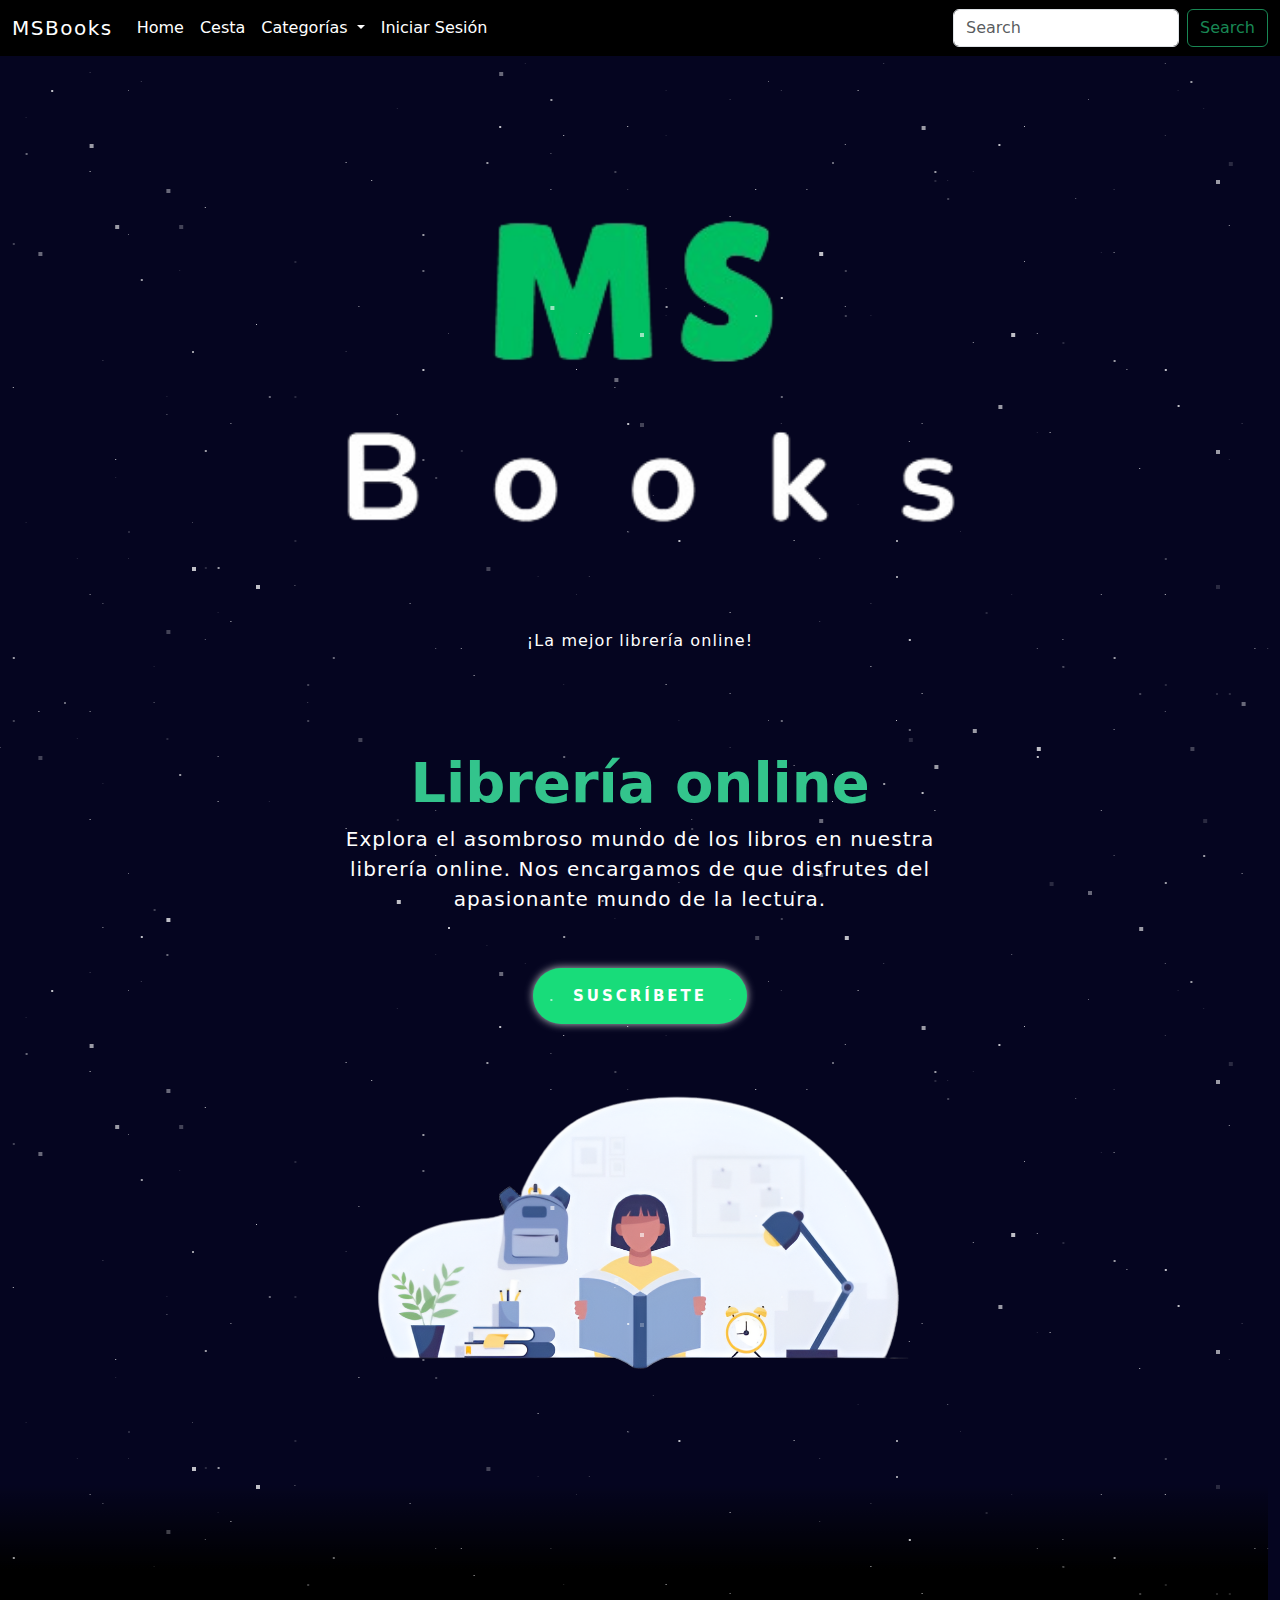
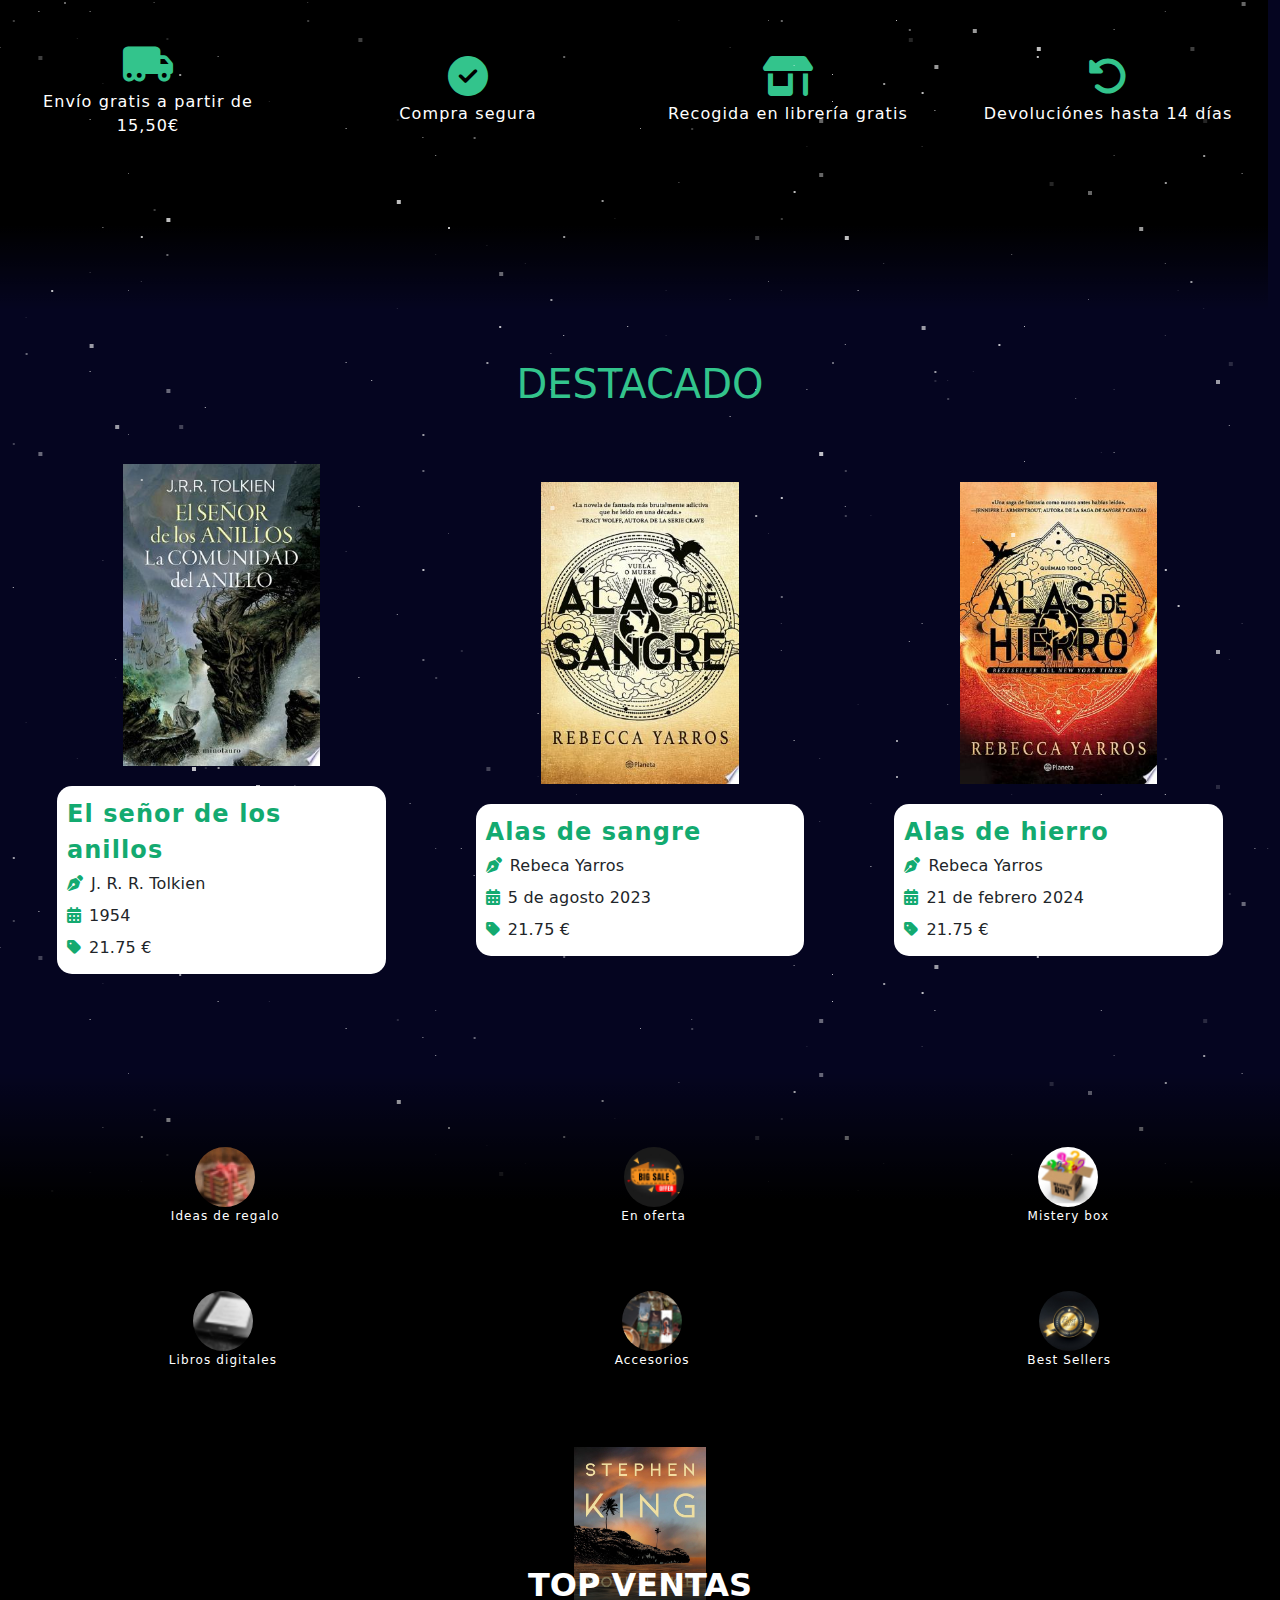
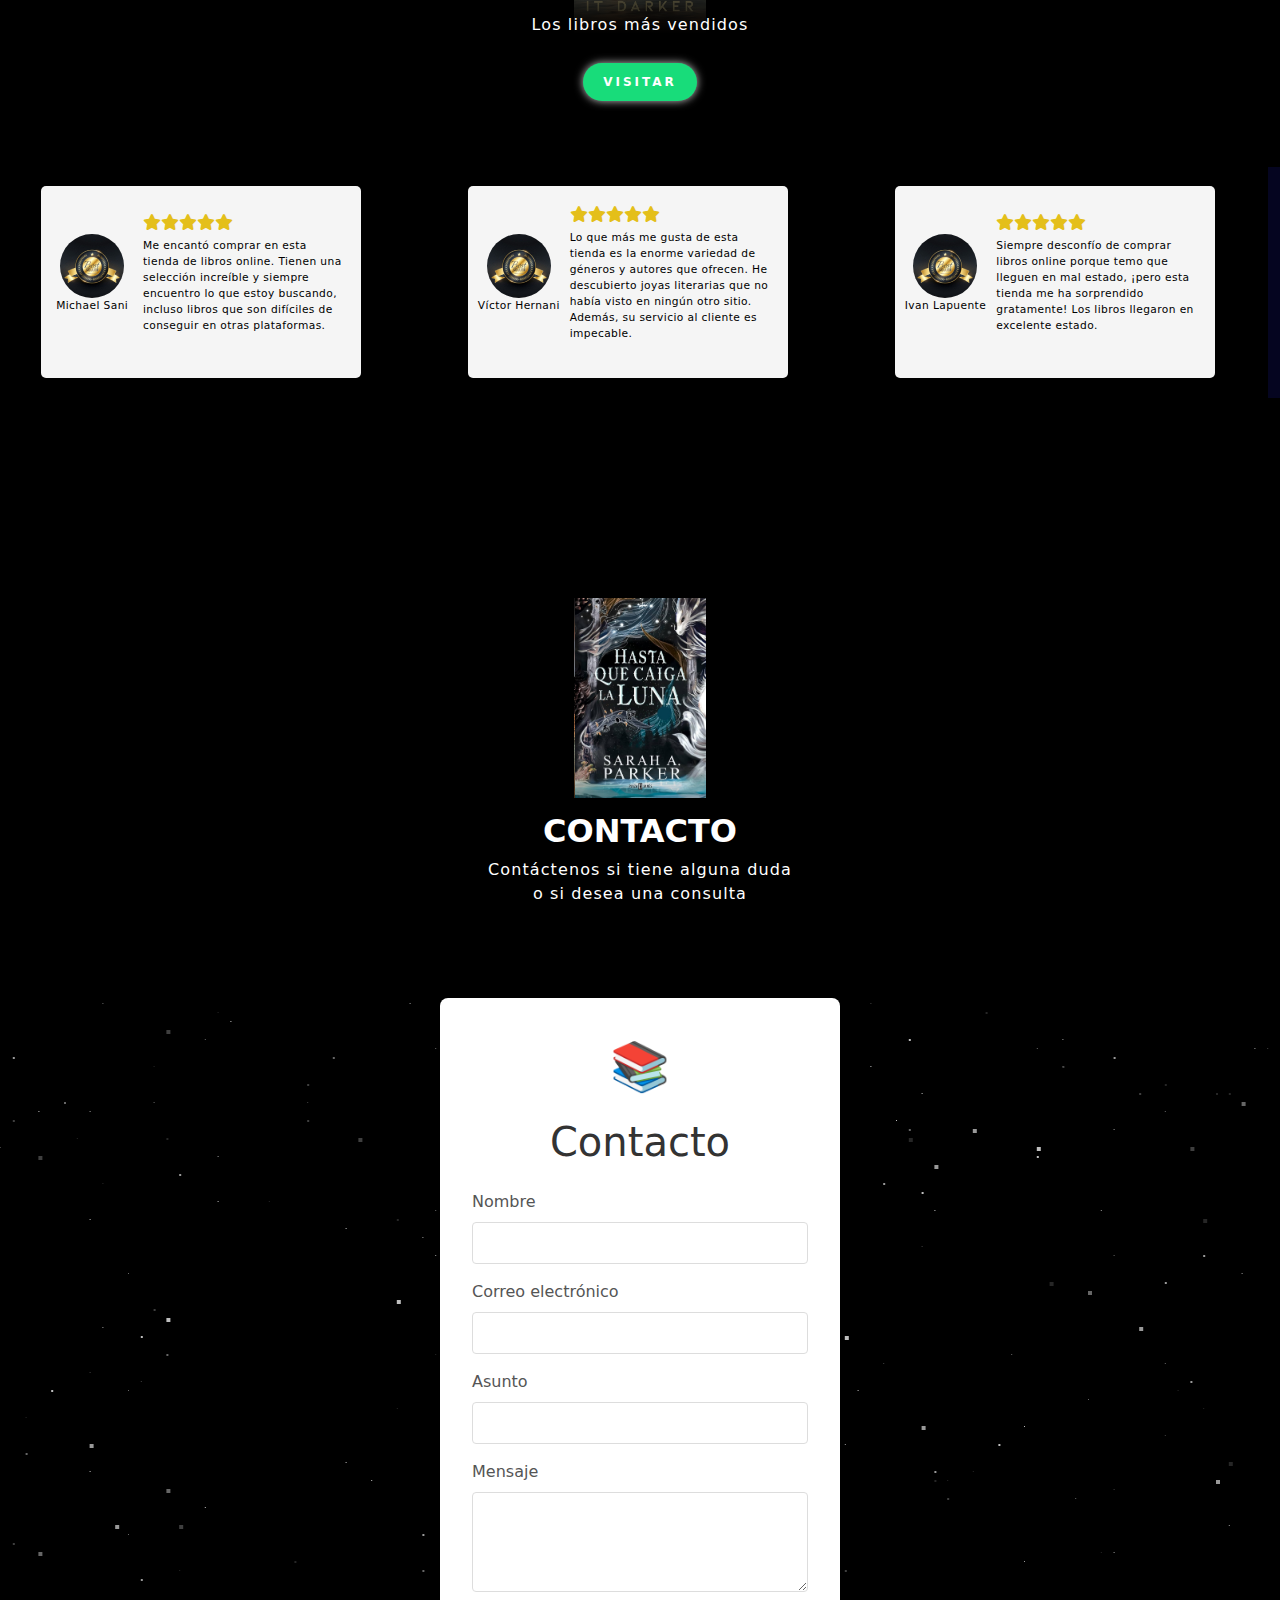
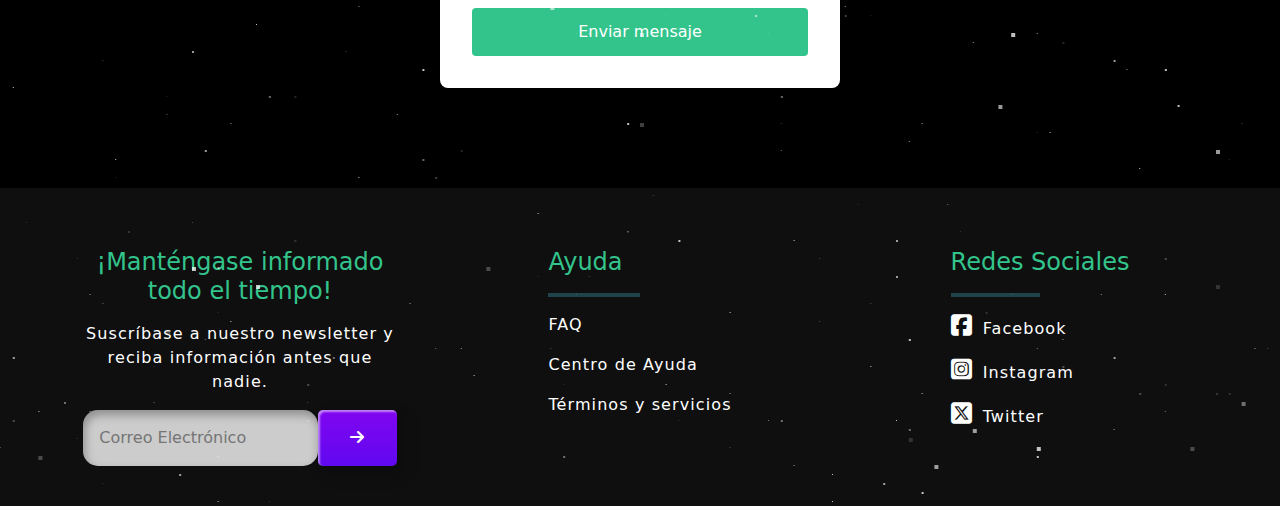
==== commit a571153d: "Nueva Version" ====
--- a/DI_TEMA1_Actividad1/index.html
+++ b/DI_TEMA1_Actividad1/index.html
@@ -45,7 +45,7 @@
         </div>
       </nav>
     </header>
-    <main>  
+    <main>
       <div class="space-1"></div>
       <div class="space-2"></div>
       <div class="space-3"></div>
@@ -96,6 +96,8 @@
           </div>
           <p>Devoluciónes hasta 14 días</p>
         </div>
+       
+      </div>
         
       </div>
       <div id="destacado" class="container-fluid d-flex col-12 flex-column align-items-center w-100 justify-content-evenly">
--- a/DI_TEMA1_Actividad1/styles.css
+++ b/DI_TEMA1_Actividad1/styles.css
@@ -6,7 +6,6 @@
 
 main{
     padding-top: 75px;
-    overflow: hidden;
 }
 
 /* HEADER */
@@ -614,14 +613,4 @@
     100%{
         opacity: 1;
     }
-}
-
-
-/* MEDIA QUERYS */
-
-@media screen and (min-width: 800px) {
-    .caract2-item-img{
-        width: 80px;
-        height: 80px;
-    }
 }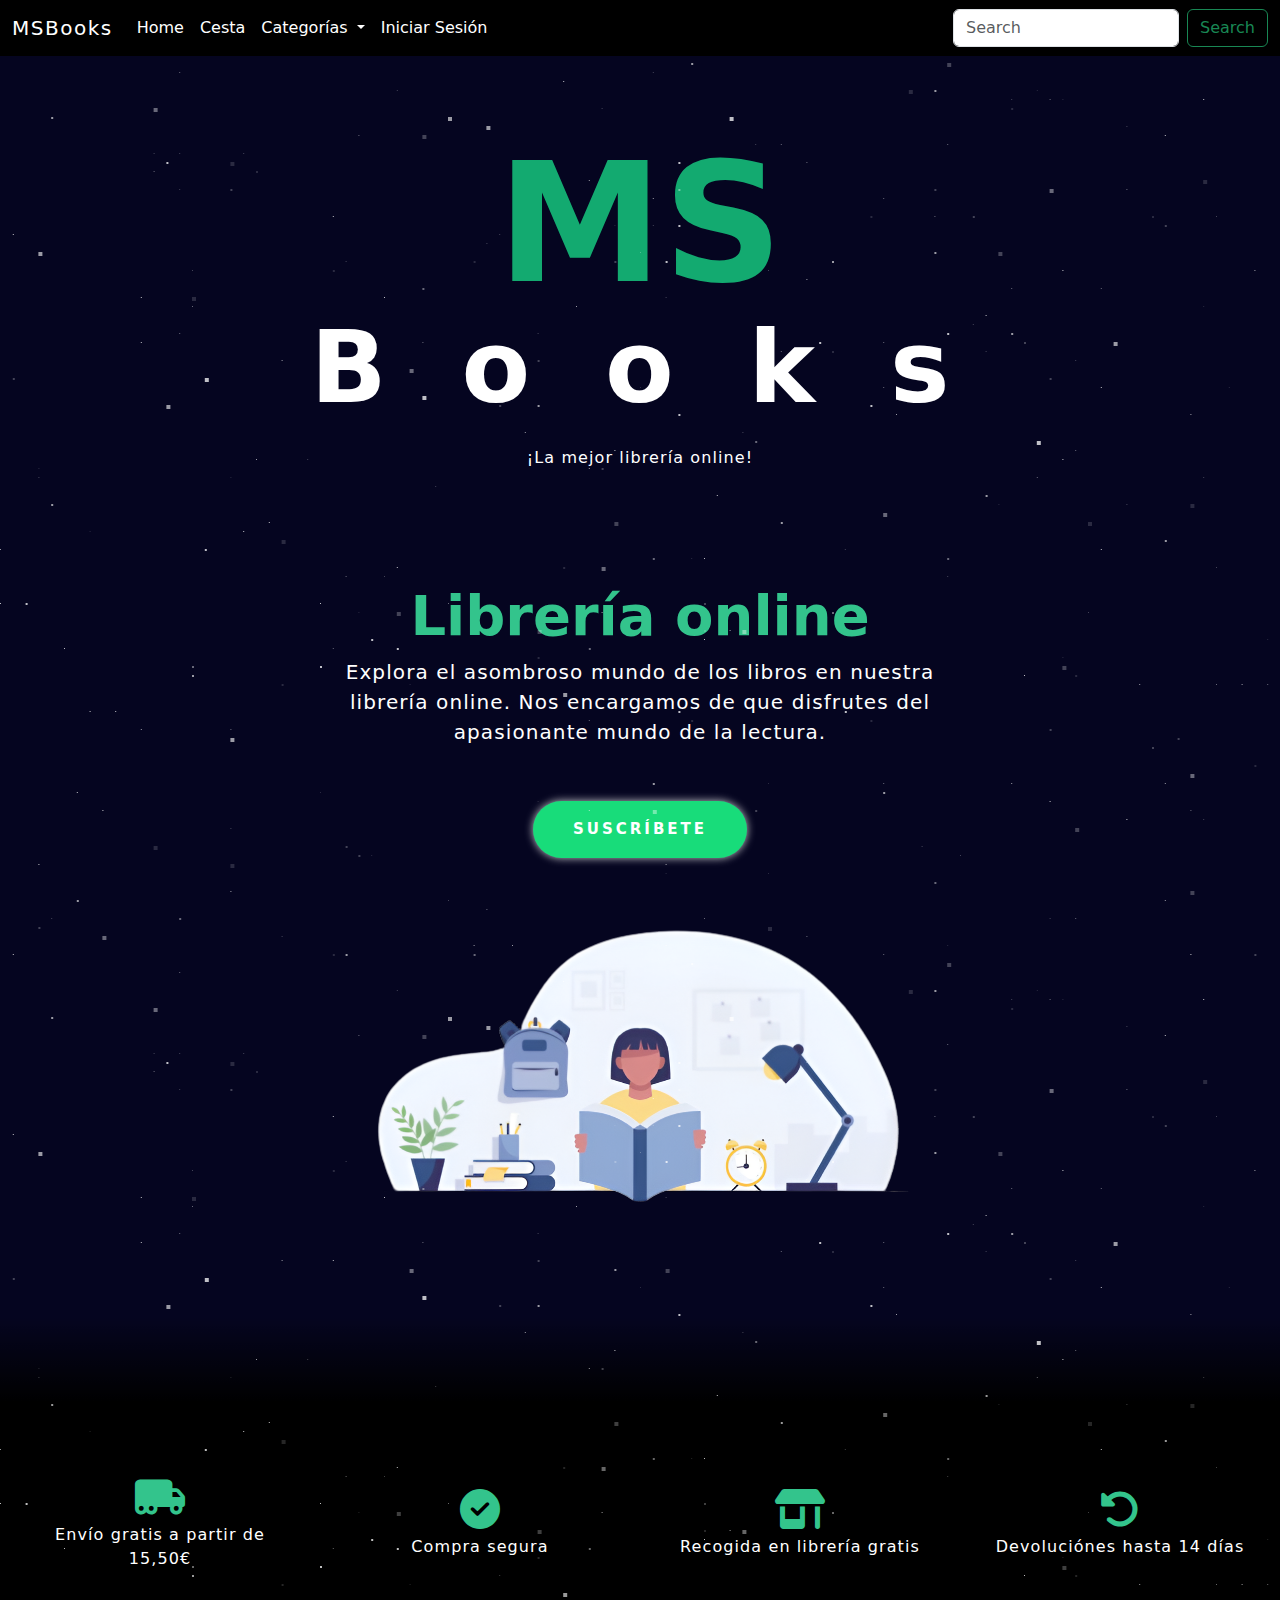
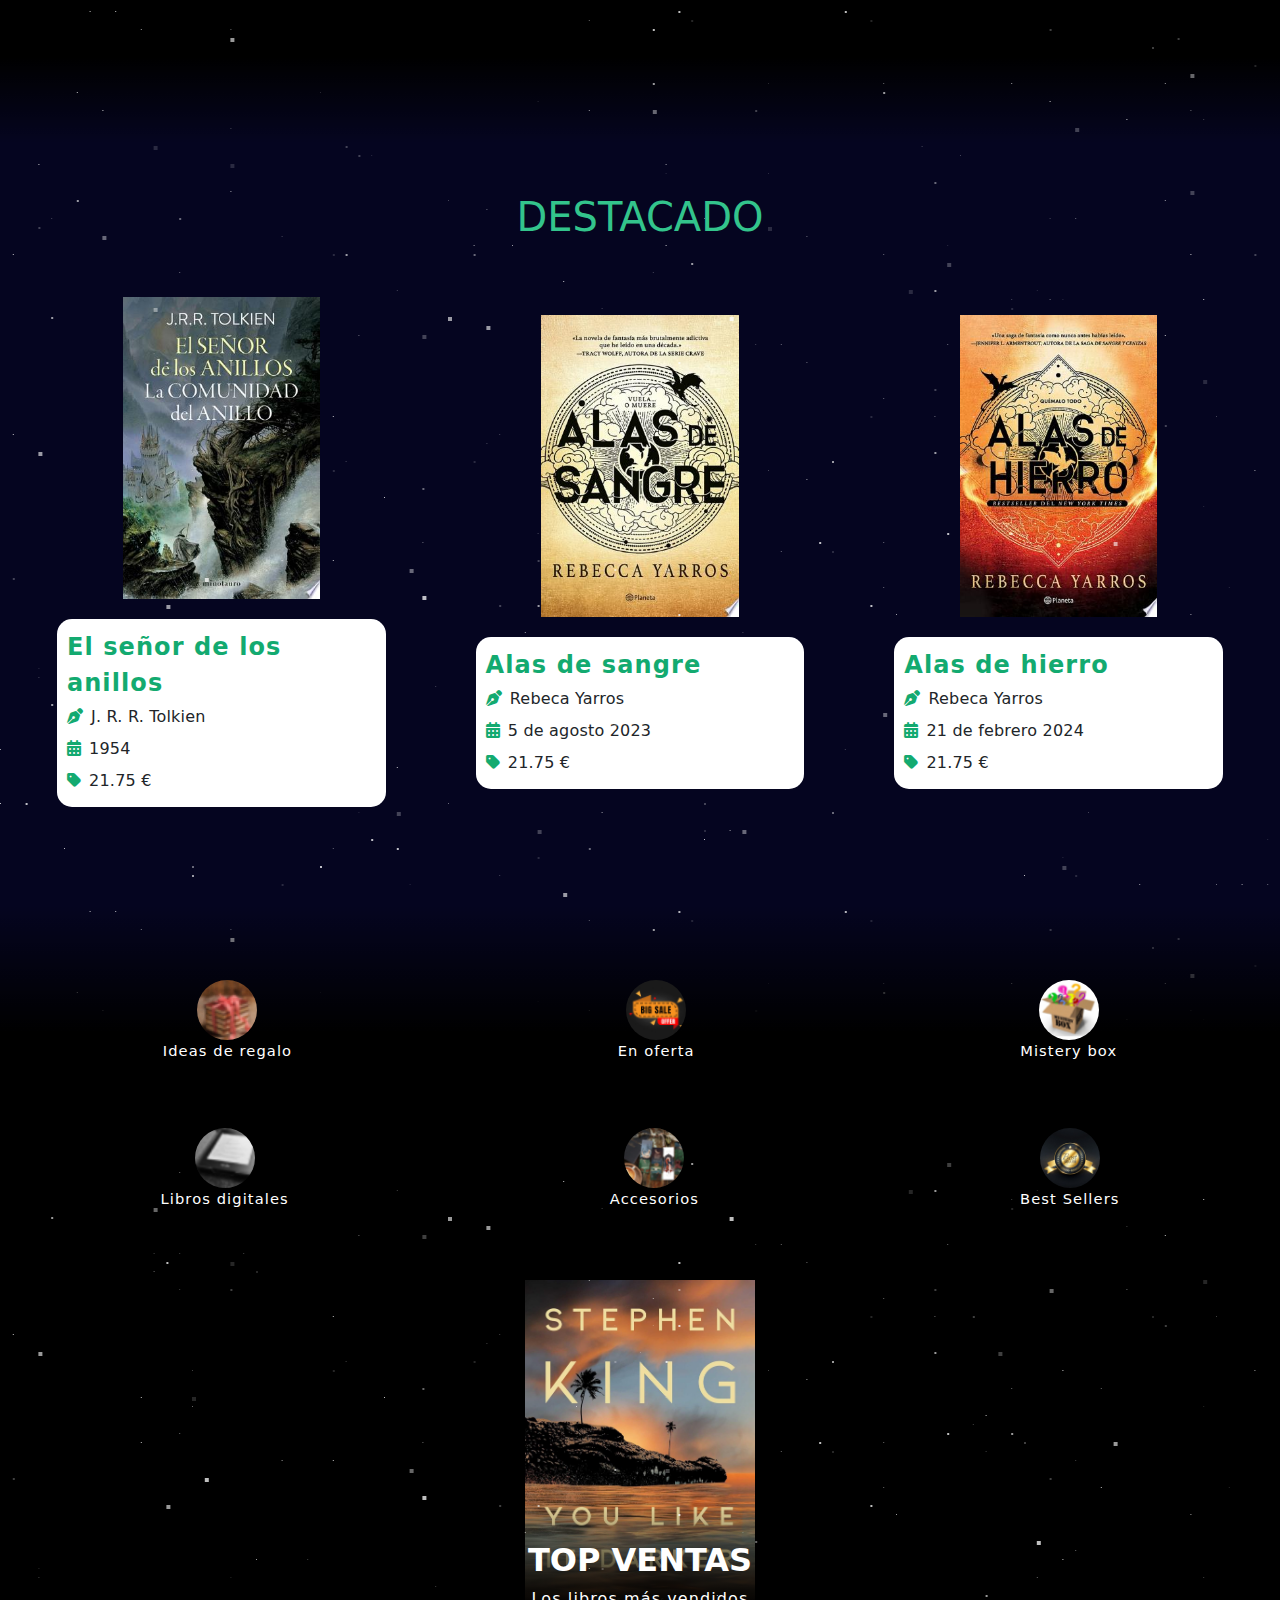
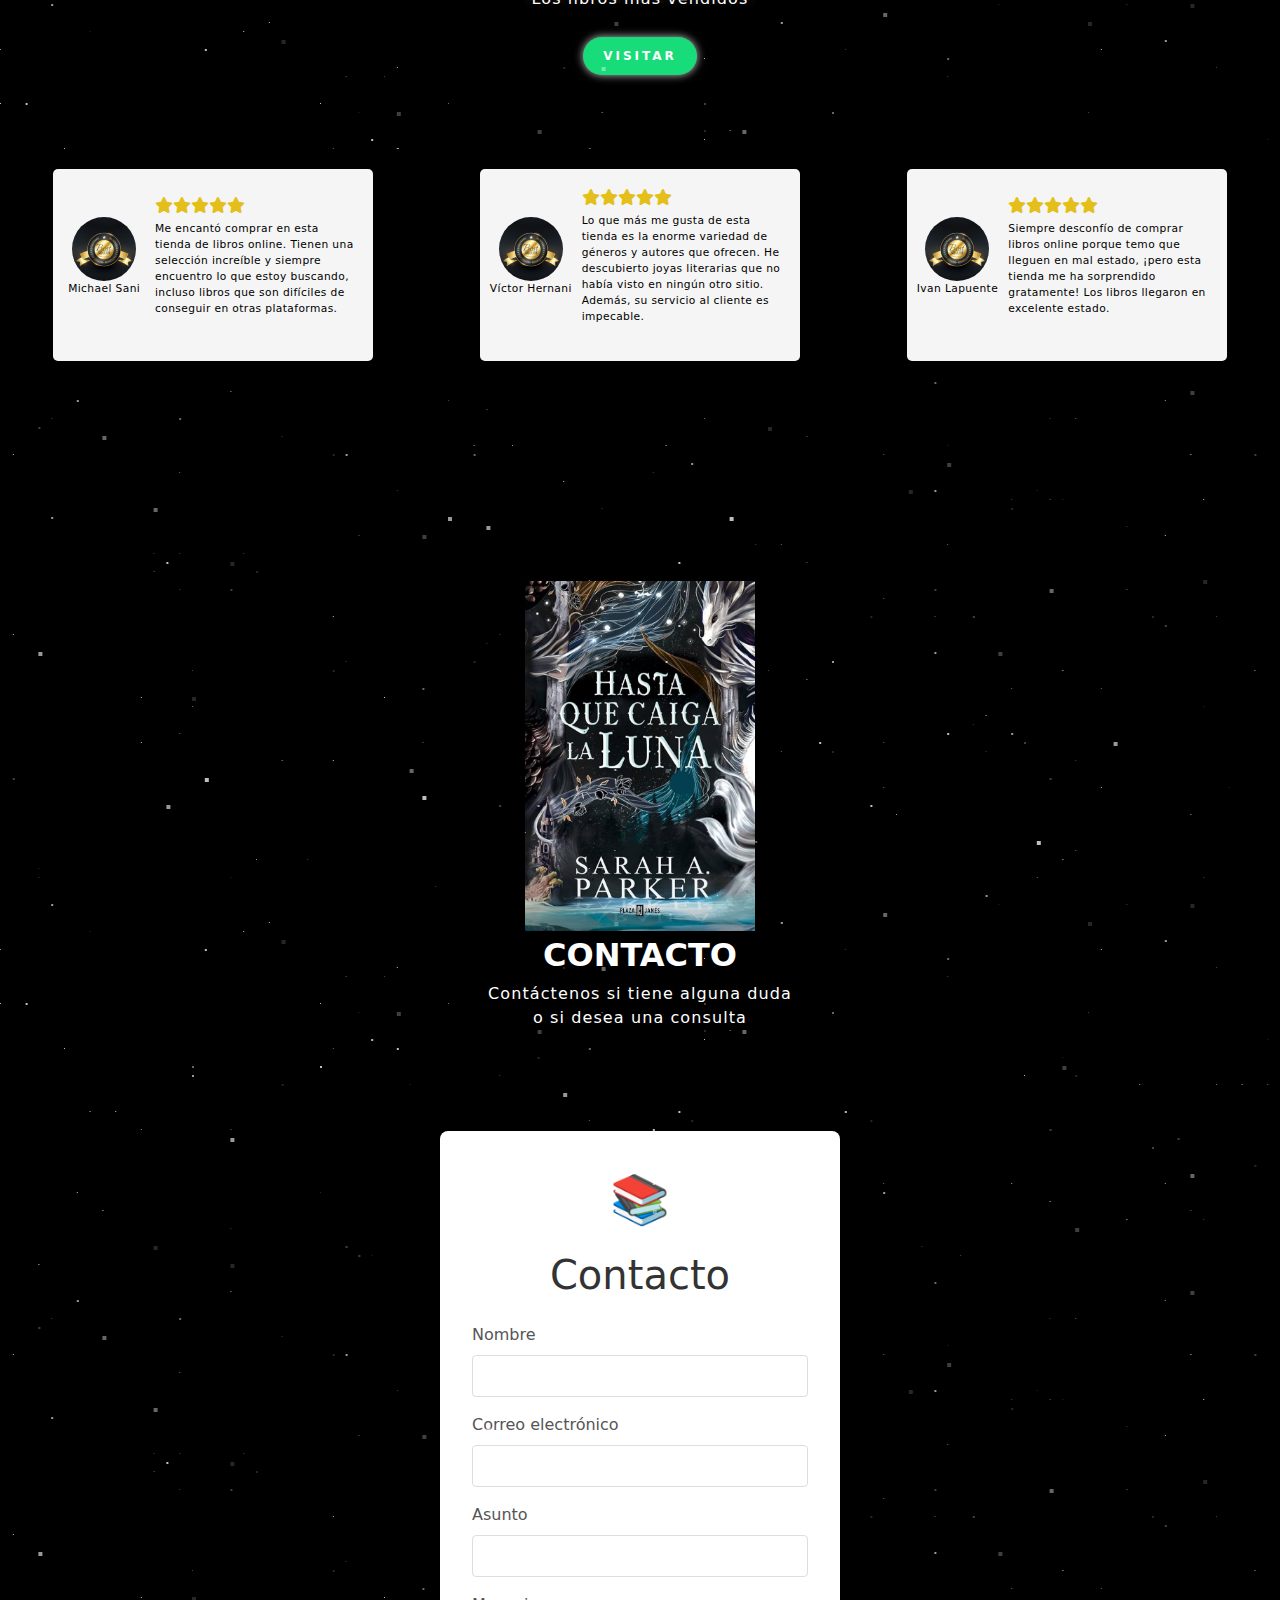
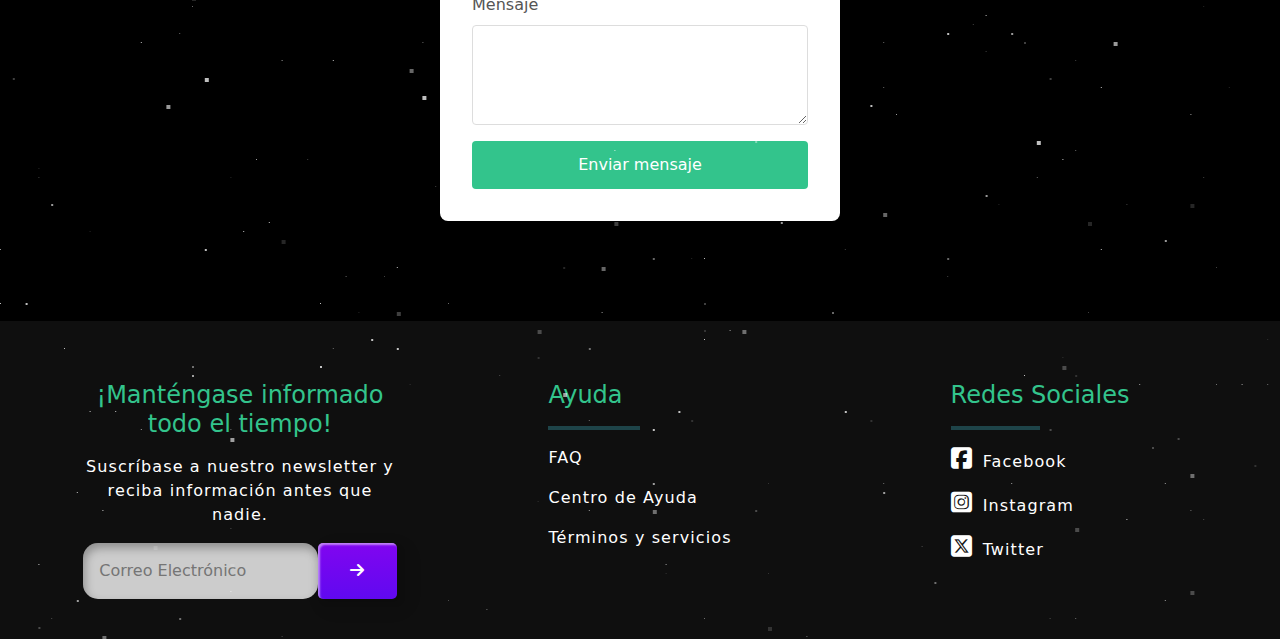
==== commit e9c4ff09: "V-1.2" ====
--- a/DI_TEMA1_Actividad1/index.html
+++ b/DI_TEMA1_Actividad1/index.html
@@ -50,8 +50,9 @@
       <div class="space-2"></div>
       <div class="space-3"></div>
       <div id="banner" class="col-12 pt-5 justify-content-center d-flex flex-column">
-        <img src="MS-BOOKS-LOGO.png" alt="MSBOOKS-LOGO" class="col-8 m-auto">
-        <p class="m-auto">¡La mejor librería online!</p>
+        <h1>MS</h1>
+        <h3>B  o  o  k  s</h3>
+        <p class="text-center">¡La mejor librería online!</p>
       </div>
       <div class="hero px-4 pt-5 my-5 text-center">
         <h1 class="hero-title hero-title2 display-4 fw-bold text-body-emphasis">Librería online</h1>
@@ -325,5 +326,8 @@
     <script src="https://maxcdn.bootstrapcdn.com/bootstrap/4.0.0/js/bootstrap.min.js"></script>
     <script src="https://cdn.jsdelivr.net/npm/bootstrap@5.3.3/dist/js/bootstrap.bundle.min.js" integrity="sha384-YvpcrYf0tY3lHB60NNkmXc5s9fDVZLESaAA55NDzOxhy9GkcIdslK1eN7N6jIeHz" crossorigin="anonymous"></script>
     <script src="lluvia-estrellas.js"></script>
+    <script>
+      
+    </script>
   </body>
 </html>--- a/DI_TEMA1_Actividad1/styles.css
+++ b/DI_TEMA1_Actividad1/styles.css
@@ -43,6 +43,28 @@
 
 .dropdown-item{
     color: black !important;
+}
+
+#banner h1, #banner h3{
+    text-align: center;
+    font-family: system-ui;
+    font-weight: bolder;
+}
+
+#banner h1{
+    font-size: 55pt;
+    color: #13aa70;
+    margin: 0px;
+}
+
+#banner h3{
+    margin-top: -5px;
+    font-size: 25pt;
+    letter-spacing: 0.5rem;
+}
+
+#banner p{
+    margin-top: 10px;
 }
 
 p{
@@ -118,6 +140,7 @@
 }
 
 #caracteristicas{
+    margin: 0;
     padding: 140px 0px;
     height: auto;
     align-items: center;
@@ -253,6 +276,7 @@
     padding: 120px 0px;
     display: flex;
     justify-content: center;
+    z-index: -1;
    }
 
    #hero4{
@@ -361,7 +385,7 @@
 }
 
 #comments{
-    margin-top: -1px;
+    margin: -1px 0px 0px 0px;
     position: relative;
     background-color: #000000;
     color: black;
@@ -613,4 +637,46 @@
     100%{
         opacity: 1;
     }
+}
+
+/* MEDIA QUERYS */
+
+@media screen and (min-width: 800px) and (max-width: 1200px){
+    .hero3-imgs{
+        height: 275px;
+    }
+
+    .caract2-item p{
+        font-size: 10pt;
+    }
+
+    #banner h1{
+        font-size: 95pt;
+    }
+    
+    #banner h3{
+        margin-top: -15px;
+        font-size: 45pt;
+        letter-spacing: 1rem;
+    }
+}
+
+@media screen and (min-width: 1200px){
+    .hero3-imgs{
+        height: 350px;
+    }
+
+    .caract2-item p{
+        font-size: 11pt;
+    }
+
+    #banner h1{
+        font-size: 125pt;
+    }
+    
+    #banner h3{
+        margin-top: -15px;
+        font-size: 75pt;
+        letter-spacing: 1.25rem;
+    }
 }